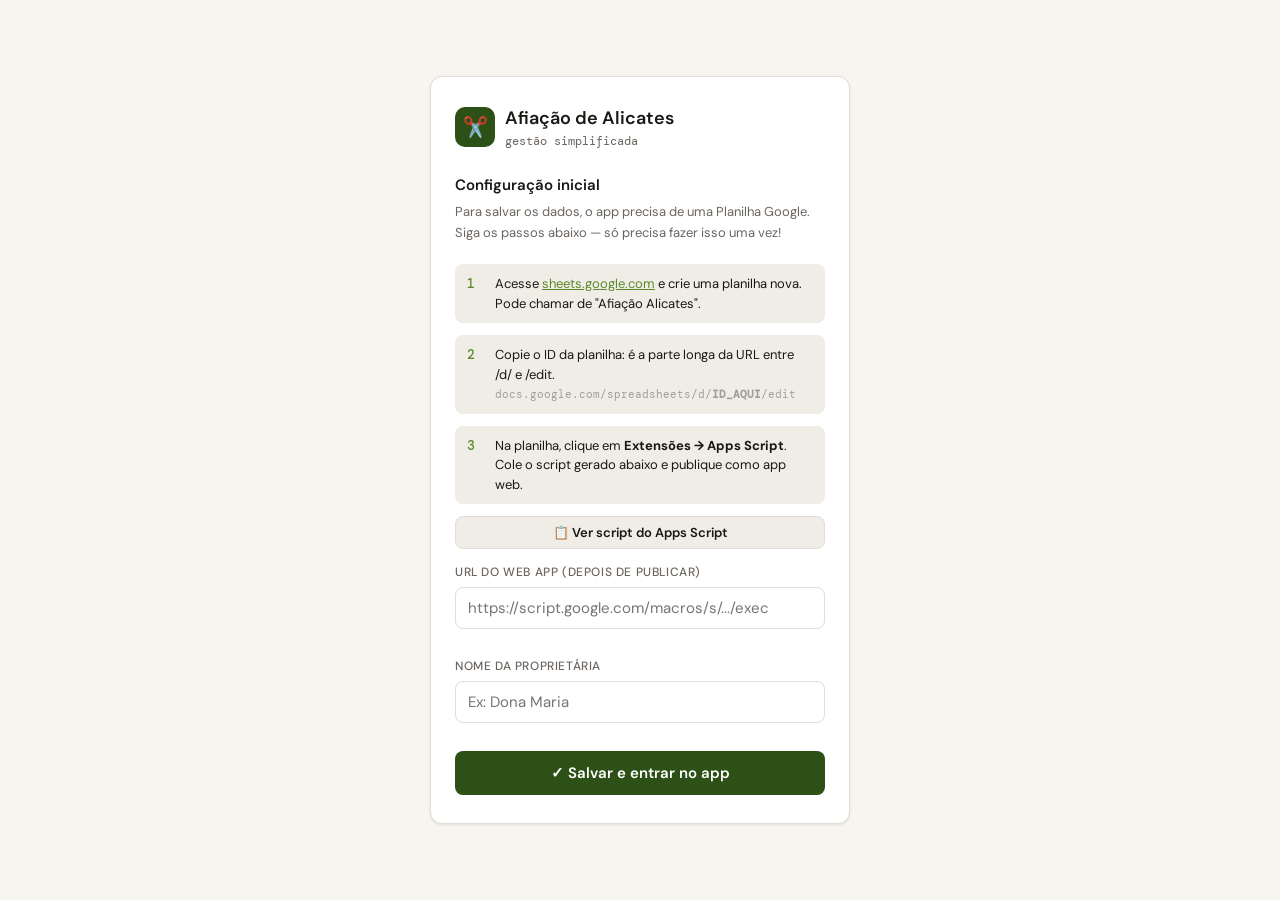
==== index.html @ 8979e2c0 "Rename index.html.html to index.html" ====
<!DOCTYPE html>
<html lang="pt-BR">
<head>
<meta charset="UTF-8">
<meta name="viewport" content="width=device-width, initial-scale=1.0, maximum-scale=1.0">
<title>Afiação de Alicates</title>
<link rel="preconnect" href="https://fonts.googleapis.com">
<link href="https://fonts.googleapis.com/css2?family=DM+Sans:wght@400;500;600&family=DM+Mono:wght@400;500&display=swap" rel="stylesheet">
<style>
:root {
  --bg: #F7F5F0;
  --surface: #FFFFFF;
  --surface2: #F0EDE6;
  --border: #E2DDD6;
  --text: #1A1814;
  --text2: #6B6560;
  --text3: #A39E99;
  --accent: #2D5016;
  --accent-light: #EAF0E2;
  --accent-mid: #5A8A2E;
  --amber: #92400E;
  --amber-light: #FEF3C7;
  --red: #991B1B;
  --red-light: #FEE2E2;
  --blue: #1E3A5F;
  --blue-light: #DBEAFE;
  --radius: 12px;
  --radius-sm: 8px;
  --shadow: 0 1px 3px rgba(0,0,0,0.06), 0 1px 2px rgba(0,0,0,0.04);
}

* { box-sizing: border-box; margin: 0; padding: 0; -webkit-tap-highlight-color: transparent; }

body {
  font-family: 'DM Sans', sans-serif;
  background: var(--bg);
  color: var(--text);
  min-height: 100vh;
  font-size: 15px;
  line-height: 1.5;
}

/* CONFIG SCREEN */
#config-screen {
  min-height: 100vh;
  display: flex;
  flex-direction: column;
  align-items: center;
  justify-content: center;
  padding: 24px;
  background: var(--bg);
}

.config-card {
  background: var(--surface);
  border: 1px solid var(--border);
  border-radius: var(--radius);
  padding: 28px 24px;
  width: 100%;
  max-width: 420px;
  box-shadow: var(--shadow);
}

.logo {
  display: flex;
  align-items: center;
  gap: 10px;
  margin-bottom: 24px;
}

.logo-icon {
  width: 40px;
  height: 40px;
  background: var(--accent);
  border-radius: 10px;
  display: flex;
  align-items: center;
  justify-content: center;
  font-size: 20px;
}

.logo-text {
  font-size: 18px;
  font-weight: 600;
  color: var(--text);
}

.logo-sub {
  font-size: 12px;
  color: var(--text2);
  font-family: 'DM Mono', monospace;
}

.config-title {
  font-size: 15px;
  font-weight: 600;
  margin-bottom: 6px;
}

.config-desc {
  font-size: 13px;
  color: var(--text2);
  margin-bottom: 20px;
  line-height: 1.6;
}

.step {
  display: flex;
  gap: 10px;
  margin-bottom: 12px;
  padding: 10px 12px;
  background: var(--surface2);
  border-radius: var(--radius-sm);
  font-size: 13px;
}

.step-num {
  font-family: 'DM Mono', monospace;
  font-weight: 500;
  color: var(--accent-mid);
  min-width: 18px;
}

.step a { color: var(--accent-mid); }

label {
  display: block;
  font-size: 12px;
  font-weight: 500;
  color: var(--text2);
  margin-bottom: 6px;
  text-transform: uppercase;
  letter-spacing: 0.05em;
}

input, select, textarea {
  width: 100%;
  padding: 10px 12px;
  font-size: 15px;
  font-family: 'DM Sans', sans-serif;
  border: 1px solid var(--border);
  border-radius: var(--radius-sm);
  background: var(--surface);
  color: var(--text);
  outline: none;
  transition: border-color .15s;
  margin-bottom: 14px;
  -webkit-appearance: none;
}

input:focus, select:focus, textarea:focus {
  border-color: var(--accent-mid);
  box-shadow: 0 0 0 3px rgba(90,138,46,0.12);
}

textarea { resize: vertical; min-height: 72px; }

.btn {
  display: flex;
  align-items: center;
  justify-content: center;
  gap: 6px;
  width: 100%;
  padding: 12px;
  font-size: 15px;
  font-weight: 600;
  font-family: 'DM Sans', sans-serif;
  border: none;
  border-radius: var(--radius-sm);
  cursor: pointer;
  transition: opacity .15s, transform .1s;
}

.btn:active { transform: scale(0.98); }
.btn-primary { background: var(--accent); color: #fff; }
.btn-primary:hover { opacity: 0.9; }
.btn-secondary { background: var(--surface2); color: var(--text); border: 1px solid var(--border); }
.btn-sm { padding: 7px 14px; font-size: 13px; width: auto; }
.btn-danger { background: var(--red-light); color: var(--red); }

/* APP */
#app { display: none; min-height: 100vh; flex-direction: column; }

/* HEADER */
.app-header {
  background: var(--surface);
  border-bottom: 1px solid var(--border);
  padding: 14px 16px 0;
  position: sticky;
  top: 0;
  z-index: 100;
}

.header-top {
  display: flex;
  align-items: center;
  justify-content: space-between;
  margin-bottom: 12px;
}

.header-logo { font-size: 16px; font-weight: 600; }
.header-sync {
  font-size: 12px;
  color: var(--text3);
  font-family: 'DM Mono', monospace;
  display: flex;
  align-items: center;
  gap: 5px;
}

.sync-dot {
  width: 6px;
  height: 6px;
  border-radius: 50%;
  background: var(--accent-mid);
}

.sync-dot.syncing { background: var(--amber); animation: pulse 1s infinite; }
.sync-dot.error { background: var(--red); }

@keyframes pulse {
  0%, 100% { opacity: 1; }
  50% { opacity: 0.3; }
}

/* TABS */
.tab-bar {
  display: flex;
  gap: 0;
}

.tab {
  flex: 1;
  padding: 10px 4px 12px;
  text-align: center;
  font-size: 11px;
  font-weight: 500;
  color: var(--text3);
  cursor: pointer;
  border-bottom: 2px solid transparent;
  transition: all .15s;
  user-select: none;
}

.tab.active {
  color: var(--accent);
  border-bottom-color: var(--accent);
}

.tab-icon { font-size: 22px; display: block; margin-bottom: 2px; }

/* PAGES */
.page { display: none; padding: 16px; flex: 1; }
.page.active { display: block; }

/* CARDS */
.card {
  background: var(--surface);
  border: 1px solid var(--border);
  border-radius: var(--radius);
  padding: 14px 16px;
  margin-bottom: 12px;
  box-shadow: var(--shadow);
}

.card-title {
  font-size: 12px;
  font-weight: 600;
  text-transform: uppercase;
  letter-spacing: 0.06em;
  color: var(--text2);
  margin-bottom: 12px;
}

/* METRICS */
.metrics {
  display: grid;
  grid-template-columns: 1fr 1fr;
  gap: 10px;
  margin-bottom: 14px;
}

.metric {
  background: var(--surface);
  border: 1px solid var(--border);
  border-radius: var(--radius);
  padding: 12px 14px;
}

.metric-label { font-size: 11px; color: var(--text3); font-weight: 500; text-transform: uppercase; letter-spacing: .05em; margin-bottom: 4px; }
.metric-value { font-size: 26px; font-weight: 600; line-height: 1; }
.metric-value.green { color: var(--accent-mid); }
.metric-value.amber { color: var(--amber); }
.metric-value.blue { color: var(--blue); }

/* BADGES */
.badge {
  display: inline-block;
  font-size: 11px;
  font-weight: 600;
  padding: 3px 9px;
  border-radius: 20px;
  letter-spacing: 0.03em;
}

.badge-pago { background: var(--accent-light); color: var(--accent); }
.badge-pendente { background: var(--amber-light); color: var(--amber); }
.badge-teste { background: var(--blue-light); color: var(--blue); }
.badge-venda { background: var(--surface2); color: var(--text2); }

/* LISTS */
.list-item {
  display: flex;
  justify-content: space-between;
  align-items: flex-start;
  padding: 12px 0;
  border-bottom: 1px solid var(--border);
  gap: 10px;
}

.list-item:last-child { border-bottom: none; padding-bottom: 0; }
.list-item:first-child { padding-top: 0; }

.item-main { flex: 1; min-width: 0; }
.item-name { font-weight: 500; font-size: 15px; white-space: nowrap; overflow: hidden; text-overflow: ellipsis; }
.item-sub { font-size: 13px; color: var(--text2); margin-top: 2px; }
.item-tiny { font-size: 11px; color: var(--text3); margin-top: 3px; font-family: 'DM Mono', monospace; }
.item-right { text-align: right; flex-shrink: 0; }
.item-value { font-weight: 600; font-size: 15px; margin-bottom: 4px; }

.empty {
  text-align: center;
  padding: 32px 16px;
  color: var(--text3);
  font-size: 14px;
}

.empty-icon { font-size: 36px; display: block; margin-bottom: 8px; opacity: 0.5; }

/* FORM */
.form-section { margin-bottom: 20px; }

.field { margin-bottom: 14px; }
.field:last-child { margin-bottom: 0; }

.row-2 { display: grid; grid-template-columns: 1fr 1fr; gap: 10px; }

.toggle-btn {
  font-size: 12px;
  font-weight: 500;
  font-family: 'DM Sans', sans-serif;
  background: var(--surface2);
  border: 1px solid var(--border);
  border-radius: 20px;
  padding: 4px 12px;
  cursor: pointer;
  color: var(--text2);
  transition: all .15s;
}

.toggle-btn:hover { background: var(--border); }

/* STOCK */
.stock-row {
  display: flex;
  align-items: center;
  justify-content: space-between;
  padding: 10px 0;
  border-bottom: 1px solid var(--border);
}

.stock-row:last-child { border-bottom: none; }
.stock-modelo { font-weight: 500; font-size: 14px; }
.stock-sub { font-size: 12px; color: var(--text2); margin-top: 2px; }
.stock-num { font-size: 22px; font-weight: 600; }
.stock-num.ok { color: var(--accent-mid); }
.stock-num.low { color: var(--amber); }
.stock-num.zero { color: var(--red); }

/* SEARCH */
.search-wrap { position: relative; margin-bottom: 12px; }
.search-wrap input { padding-left: 36px; margin-bottom: 0; }
.search-icon { position: absolute; left: 12px; top: 50%; transform: translateY(-50%); font-size: 16px; color: var(--text3); pointer-events: none; }

/* LOADING */
.loading {
  text-align: center;
  padding: 20px;
  color: var(--text3);
  font-size: 13px;
  font-family: 'DM Mono', monospace;
}

/* TOAST */
.toast {
  position: fixed;
  bottom: 80px;
  left: 50%;
  transform: translateX(-50%) translateY(20px);
  background: var(--text);
  color: #fff;
  padding: 10px 18px;
  border-radius: 20px;
  font-size: 13px;
  font-weight: 500;
  opacity: 0;
  transition: all .25s;
  z-index: 999;
  white-space: nowrap;
  pointer-events: none;
}

.toast.show { opacity: 1; transform: translateX(-50%) translateY(0); }

/* MODAL */
.modal-bg {
  display: none;
  position: fixed;
  inset: 0;
  background: rgba(0,0,0,0.4);
  z-index: 200;
  align-items: flex-end;
  justify-content: center;
}

.modal-bg.open { display: flex; }

.modal {
  background: var(--surface);
  border-radius: 20px 20px 0 0;
  padding: 20px 20px 32px;
  width: 100%;
  max-width: 480px;
  max-height: 90vh;
  overflow-y: auto;
}

.modal-header {
  display: flex;
  align-items: center;
  justify-content: space-between;
  margin-bottom: 20px;
}

.modal-title { font-size: 17px; font-weight: 600; }
.modal-close { font-size: 22px; cursor: pointer; color: var(--text3); background: var(--surface2); border: none; border-radius: 50%; width: 32px; height: 32px; display: flex; align-items: center; justify-content: center; }

/* NAV BOTTOM */
.bottom-nav { height: 60px; } /* spacer */

/* CLIENTE DETAIL */
.avatar {
  width: 44px;
  height: 44px;
  border-radius: 50%;
  background: var(--accent-light);
  color: var(--accent);
  font-weight: 600;
  font-size: 16px;
  display: flex;
  align-items: center;
  justify-content: center;
  flex-shrink: 0;
}

.detail-row {
  display: flex;
  gap: 8px;
  align-items: flex-start;
  padding: 8px 0;
  border-bottom: 1px solid var(--border);
  font-size: 14px;
}
.detail-row:last-child { border-bottom: none; }
.detail-key { color: var(--text2); min-width: 80px; font-size: 12px; padding-top: 2px; }
</style>
</head>
<body>

<!-- CONFIG SCREEN -->
<div id="config-screen">
  <div class="config-card">
    <div class="logo">
      <div class="logo-icon">✂️</div>
      <div>
        <div class="logo-text">Afiação de Alicates</div>
        <div class="logo-sub">gestão simplificada</div>
      </div>
    </div>

    <div class="config-title">Configuração inicial</div>
    <div class="config-desc">Para salvar os dados, o app precisa de uma Planilha Google. Siga os passos abaixo — só precisa fazer isso uma vez!</div>

    <div class="step"><span class="step-num">1</span><span>Acesse <a href="https://sheets.google.com" target="_blank">sheets.google.com</a> e crie uma planilha nova. Pode chamar de "Afiação Alicates".</span></div>
    <div class="step"><span class="step-num">2</span><span>Copie o ID da planilha: é a parte longa da URL entre /d/ e /edit.<br><span style="font-family:'DM Mono',monospace;font-size:11px;color:var(--text3)">docs.google.com/spreadsheets/d/<b>ID_AQUI</b>/edit</span></span></div>
    <div class="step"><span class="step-num">3</span><span>Na planilha, clique em <b>Extensões → Apps Script</b>. Cole o script gerado abaixo e publique como app web.</span></div>

    <div style="margin-bottom:14px">
      <button class="btn btn-secondary btn-sm" onclick="mostrarScript()" style="width:100%;margin-bottom:10px">📋 Ver script do Apps Script</button>
      <div id="script-box" style="display:none;background:var(--surface2);border-radius:var(--radius-sm);padding:12px;font-size:11px;font-family:'DM Mono',monospace;color:var(--text2);white-space:pre-wrap;word-break:break-all;max-height:180px;overflow-y:auto;margin-bottom:10px;border:1px solid var(--border)"></div>
    </div>

    <div class="field">
      <label>URL do Web App (depois de publicar)</label>
      <input type="url" id="cfg-url" placeholder="https://script.google.com/macros/s/.../exec">
    </div>

    <div class="field">
      <label>Nome da proprietária</label>
      <input type="text" id="cfg-nome" placeholder="Ex: Dona Maria">
    </div>

    <button class="btn btn-primary" onclick="salvarConfig()">✓ Salvar e entrar no app</button>
  </div>
</div>

<!-- APP -->
<div id="app">
  <div class="app-header">
    <div class="header-top">
      <div class="header-logo">✂️ Afiação</div>
      <div class="header-sync">
        <div class="sync-dot" id="sync-dot"></div>
        <span id="sync-status">sincronizado</span>
      </div>
    </div>
    <div class="tab-bar">
      <div class="tab active" onclick="showPage('inicio')">
        <span class="tab-icon">🏠</span>Início
      </div>
      <div class="tab" onclick="showPage('vendas')">
        <span class="tab-icon">💰</span>Vendas
      </div>
      <div class="tab" onclick="showPage('clientes')">
        <span class="tab-icon">👥</span>Clientes
      </div>
      <div class="tab" onclick="showPage('estoque')">
        <span class="tab-icon">📦</span>Estoque
      </div>
    </div>
  </div>

  <!-- INÍCIO -->
  <div class="page active" id="page-inicio">
    <div class="metrics">
      <div class="metric">
        <div class="metric-label">Vendas hoje</div>
        <div class="metric-value green" id="m-hoje">—</div>
      </div>
      <div class="metric">
        <div class="metric-label">A receber</div>
        <div class="metric-value amber" id="m-receber">—</div>
      </div>
      <div class="metric">
        <div class="metric-label">Em teste</div>
        <div class="metric-value blue" id="m-testes">—</div>
      </div>
      <div class="metric">
        <div class="metric-label">Clientes</div>
        <div class="metric-value" id="m-clientes-total">—</div>
      </div>
    </div>

    <div class="card">
      <div class="card-title">📍 Alicates em teste</div>
      <div id="lista-testes-home"><div class="loading">carregando...</div></div>
    </div>

    <div class="card">
      <div class="card-title">➕ Registrar alicate em teste</div>
      <div class="field">
        <label>Cliente</label>
        <select id="t-cliente"><option value="">Selecione...</option></select>
      </div>
      <div class="field">
        <label>Modelo</label>
        <select id="t-modelo">
          <option value="">Selecione...</option>
          <option>Mundial 522</option>
          <option>Mundial 722</option>
          <option>Mundial 775</option>
          <option>Mundial 772</option>
          <option>Mundial 777</option>
          <option>Outro</option>
        </select>
      </div>
      <div class="field">
        <label>Observação</label>
        <input type="text" id="t-obs" placeholder="Ex: Deixou na casa para testar">
      </div>
      <button class="btn btn-primary" onclick="addTeste()">Registrar teste</button>
    </div>
  </div>

  <!-- VENDAS -->
  <div class="page" id="page-vendas">
    <div class="card">
      <div class="card-title">➕ Nova venda / afiação</div>
      <div class="field">
        <label>Cliente</label>
        <select id="v-cliente"><option value="">Selecione...</option></select>
      </div>
      <div class="row-2">
        <div class="field">
          <label>Tipo</label>
          <select id="v-tipo">
            <option value="Afiação">Afiação</option>
            <option value="Venda">Alicate novo</option>
          </select>
        </div>
        <div class="field">
          <label>Modelo</label>
          <select id="v-modelo">
            <option value="">Selecione...</option>
            <option>Mundial 522</option>
            <option>Mundial 722</option>
            <option>Mundial 775</option>
            <option>Mundial 772</option>
            <option>Mundial 777</option>
            <option>Outro</option>
          </select>
        </div>
      </div>
      <div class="row-2">
        <div class="field">
          <label>Valor (R$)</label>
          <input type="number" id="v-valor" placeholder="0,00" step="0.50" min="0">
        </div>
        <div class="field">
          <label>Pagamento</label>
          <select id="v-pagamento">
            <option>Pix</option>
            <option>Dinheiro</option>
            <option>A receber</option>
          </select>
        </div>
      </div>
      <button class="btn btn-primary" onclick="addVenda()">Registrar venda</button>
    </div>

    <div class="card">
      <div class="card-title">📋 Histórico</div>
      <div id="lista-vendas"><div class="loading">carregando...</div></div>
    </div>
  </div>

  <!-- CLIENTES -->
  <div class="page" id="page-clientes">
    <div class="card">
      <div class="card-title">➕ Nova cliente</div>
      <div class="field">
        <label>Nome completo</label>
        <input type="text" id="c-nome" placeholder="Nome da cliente">
      </div>
      <div class="field">
        <label>Telefone / WhatsApp</label>
        <input type="tel" id="c-tel" placeholder="(31) 99999-0000">
      </div>
      <div class="field">
        <label>Bairro / Referência</label>
        <input type="text" id="c-local" placeholder="Ex: Centro, perto da farmácia">
      </div>
      <div class="field">
        <label>Observação</label>
        <textarea id="c-obs" placeholder="Preferências, modelo favorito..."></textarea>
      </div>
      <button class="btn btn-primary" onclick="addCliente()">Salvar cliente</button>
    </div>

    <div class="search-wrap">
      <span class="search-icon">🔍</span>
      <input type="text" placeholder="Buscar cliente..." oninput="renderClientes(this.value)">
    </div>

    <div id="lista-clientes"><div class="loading">carregando...</div></div>
  </div>

  <!-- ESTOQUE -->
  <div class="page" id="page-estoque">
    <div class="card">
      <div class="card-title">➕ Entrada de estoque</div>
      <div class="row-2">
        <div class="field">
          <label>Modelo</label>
          <select id="e-modelo">
            <option value="">Selecione...</option>
            <option>Mundial 522</option>
            <option>Mundial 722</option>
            <option>Mundial 775</option>
            <option>Mundial 772</option>
            <option>Mundial 777</option>
            <option>Outro</option>
          </select>
        </div>
        <div class="field">
          <label>Quantidade</label>
          <input type="number" id="e-qtd" value="1" min="1">
        </div>
      </div>
      <div class="field">
        <label>Custo unitário (R$) — opcional</label>
        <input type="number" id="e-custo" placeholder="0,00" step="0.50" min="0">
      </div>
      <button class="btn btn-primary" onclick="addEstoque()">Registrar entrada</button>
    </div>

    <div class="card">
      <div class="card-title">📊 Estoque por modelo</div>
      <div id="resumo-estoque"><div class="loading">carregando...</div></div>
    </div>

    <div class="card">
      <div class="card-title">📋 Entradas registradas</div>
      <div id="lista-estoque"><div class="loading">carregando...</div></div>
    </div>
  </div>

  <div class="bottom-nav"></div>
</div>

<!-- MODAL CLIENTE -->
<div class="modal-bg" id="modal-cliente">
  <div class="modal">
    <div class="modal-header">
      <div class="modal-title" id="modal-nome">Cliente</div>
      <button class="modal-close" onclick="fecharModal()">✕</button>
    </div>
    <div id="modal-content"></div>
  </div>
</div>

<div class="toast" id="toast"></div>

<script>
const MODELOS = ['Mundial 522','Mundial 722','Mundial 775','Mundial 772','Mundial 777','Outro'];

let CFG = {};
let DATA = { clientes: [], vendas: [], testes: [], estoque: [] };
let syncing = false;

// ── CONFIG ──────────────────────────────────────────────
function salvarConfig() {
  const url = document.getElementById('cfg-url').value.trim();
  const nome = document.getElementById('cfg-nome').value.trim();
  if (!url) return toast('Informe a URL do Web App', true);
  CFG = { url, nome };
  localStorage.setItem('alicat-cfg', JSON.stringify(CFG));
  iniciarApp();
}

function carregarConfig() {
  try {
    const s = localStorage.getItem('alicat-cfg');
    if (s) CFG = JSON.parse(s);
  } catch(e) {}
}

// ── APPS SCRIPT ─────────────────────────────────────────
function mostrarScript() {
  const box = document.getElementById('script-box');
  if (box.style.display === 'block') { box.style.display = 'none'; return; }
  box.style.display = 'block';
  box.textContent = getScript();
}

function getScript() {
  return `function doPost(e) {
  try {
    var ss = SpreadsheetApp.getActiveSpreadsheet();
    var data = JSON.parse(e.postData.contents);
    var sheet = ss.getSheetByName(data.sheet) || ss.insertSheet(data.sheet);
    if (data.action === 'append') {
      if (sheet.getLastRow() === 0) sheet.appendRow(data.headers);
      sheet.appendRow(data.row);
    } else if (data.action === 'update') {
      var vals = sheet.getDataRange().getValues();
      for (var i = 1; i < vals.length; i++) {
        if (String(vals[i][0]) === String(data.id)) {
          var row = sheet.getRange(i+1, 1, 1, data.row.length);
          row.setValues([data.row]); break;
        }
      }
    } else if (data.action === 'delete') {
      var vals = sheet.getDataRange().getValues();
      for (var i = 1; i < vals.length; i++) {
        if (String(vals[i][0]) === String(data.id)) {
          sheet.deleteRow(i+1); break;
        }
      }
    }
    return ContentService.createTextOutput(JSON.stringify({ok:true})).setMimeType(ContentService.MimeType.JSON);
  } catch(err) {
    return ContentService.createTextOutput(JSON.stringify({ok:false,error:err.message})).setMimeType(ContentService.MimeType.JSON);
  }
}

function doGet(e) {
  try {
    var ss = SpreadsheetApp.getActiveSpreadsheet();
    var sheets = ['Clientes','Vendas','Testes','Estoque'];
    var result = {};
    sheets.forEach(function(name) {
      var s = ss.getSheetByName(name);
      if (!s || s.getLastRow() < 2) { result[name] = []; return; }
      var vals = s.getDataRange().getValues();
      var headers = vals[0];
      result[name] = vals.slice(1).map(function(row) {
        var obj = {};
        headers.forEach(function(h,i){ obj[h] = row[i]; });
        return obj;
      });
    });
    return ContentService.createTextOutput(JSON.stringify(result)).setMimeType(ContentService.MimeType.JSON);
  } catch(err) {
    return ContentService.createTextOutput(JSON.stringify({error:err.message})).setMimeType(ContentService.MimeType.JSON);
  }
}`;
}

// ── SYNC ─────────────────────────────────────────────────
function setSyncStatus(s) {
  const dot = document.getElementById('sync-dot');
  const txt = document.getElementById('sync-status');
  dot.className = 'sync-dot' + (s === 'syncing' ? ' syncing' : s === 'error' ? ' error' : '');
  txt.textContent = s === 'syncing' ? 'salvando...' : s === 'error' ? 'erro' : 'sincronizado';
}

async function fetchData() {
  if (!CFG.url) return;
  setSyncStatus('syncing');
  try {
    const r = await fetch(CFG.url, { method: 'GET' });
    const d = await r.json();
    if (d.Clientes) DATA.clientes = d.Clientes.map(normalizeCliente);
    if (d.Vendas) DATA.vendas = d.Vendas.map(normalizeVenda);
    if (d.Testes) DATA.testes = d.Testes.map(normalizeTeste);
    if (d.Estoque) DATA.estoque = d.Estoque.map(normalizeEstoque);
    setSyncStatus('ok');
    renderAll();
  } catch(e) {
    setSyncStatus('error');
    toast('Erro ao carregar dados. Verifique a URL.', true);
  }
}

async function postData(payload) {
  setSyncStatus('syncing');
  try {
    await fetch(CFG.url, {
      method: 'POST',
      body: JSON.stringify(payload),
      headers: { 'Content-Type': 'text/plain' }
    });
    setSyncStatus('ok');
  } catch(e) {
    setSyncStatus('error');
    toast('Erro ao salvar. Dados locais preservados.', true);
  }
}

// ── NORMALIZE ────────────────────────────────────────────
function normalizeCliente(r) {
  return { id: String(r.id||r.ID||''), nome: r.nome||r.Nome||'', tel: r.tel||r.Tel||'', local: r.local||r.Local||'', obs: r.obs||r.Obs||'', data: r.data||r.Data||'' };
}
function normalizeVenda(r) {
  return { id: String(r.id||r.ID||''), clienteNome: r.clienteNome||r.ClienteNome||'', tipo: r.tipo||r.Tipo||'', modelo: r.modelo||r.Modelo||'', valor: parseFloat(r.valor||r.Valor||0), pagamento: r.pagamento||r.Pagamento||'', pago: String(r.pago||r.Pago||'') === 'true' || String(r.pago||r.Pago||'') === 'TRUE', data: r.data||r.Data||'', hora: r.hora||r.Hora||'' };
}
function normalizeTeste(r) {
  return { id: String(r.id||r.ID||''), clienteNome: r.clienteNome||r.ClienteNome||'', modelo: r.modelo||r.Modelo||'', obs: r.obs||r.Obs||'', data: r.data||r.Data||'' };
}
function normalizeEstoque(r) {
  return { id: String(r.id||r.ID||''), modelo: r.modelo||r.Modelo||'', qtd: parseInt(r.qtd||r.Qtd||0), custo: parseFloat(r.custo||r.Custo||0), data: r.data||r.Data||'' };
}

// ── HOJE ─────────────────────────────────────────────────
function hoje() {
  return new Date().toLocaleDateString('pt-BR');
}

function agora() {
  return new Date().toLocaleTimeString('pt-BR', { hour: '2-digit', minute: '2-digit' });
}

function uid() {
  return Date.now() + Math.random().toString(36).slice(2,6);
}

// ── ACTIONS ──────────────────────────────────────────────
async function addCliente() {
  const nome = document.getElementById('c-nome').value.trim();
  if (!nome) return toast('Informe o nome da cliente', true);
  const c = { id: uid(), nome, tel: document.getElementById('c-tel').value.trim(), local: document.getElementById('c-local').value.trim(), obs: document.getElementById('c-obs').value.trim(), data: hoje() };
  DATA.clientes.push(c);
  renderAll();
  ['c-nome','c-tel','c-local','c-obs'].forEach(id => document.getElementById(id).value = '');
  toast('Cliente salva!');
  await postData({ sheet: 'Clientes', action: 'append', headers: ['id','nome','tel','local','obs','data'], row: [c.id, c.nome, c.tel, c.local, c.obs, c.data] });
}

async function addVenda() {
  const cn = document.getElementById('v-cliente').value;
  const modelo = document.getElementById('v-modelo').value;
  const valor = parseFloat(document.getElementById('v-valor').value) || 0;
  if (!cn) return toast('Selecione a cliente', true);
  if (!modelo) return toast('Selecione o modelo', true);
  const pagamento = document.getElementById('v-pagamento').value;
  const v = { id: uid(), clienteNome: cn, tipo: document.getElementById('v-tipo').value, modelo, valor, pagamento, pago: pagamento !== 'A receber', data: hoje(), hora: agora() };
  DATA.vendas.push(v);
  renderAll();
  document.getElementById('v-valor').value = '';
  toast('Venda registrada!');
  await postData({ sheet: 'Vendas', action: 'append', headers: ['id','clienteNome','tipo','modelo','valor','pagamento','pago','data','hora'], row: [v.id, v.clienteNome, v.tipo, v.modelo, v.valor, v.pagamento, v.pago, v.data, v.hora] });
}

async function addTeste() {
  const cn = document.getElementById('t-cliente').value;
  const modelo = document.getElementById('t-modelo').value;
  if (!cn) return toast('Selecione a cliente', true);
  if (!modelo) return toast('Selecione o modelo', true);
  const t = { id: uid(), clienteNome: cn, modelo, obs: document.getElementById('t-obs').value.trim(), data: hoje() };
  DATA.testes.push(t);
  renderAll();
  document.getElementById('t-obs').value = '';
  toast('Teste registrado!');
  await postData({ sheet: 'Testes', action: 'append', headers: ['id','clienteNome','modelo','obs','data'], row: [t.id, t.clienteNome, t.modelo, t.obs, t.data] });
}

async function removerTeste(id) {
  if (!confirm('Remover este teste?')) return;
  DATA.testes = DATA.testes.filter(t => t.id !== id);
  renderAll();
  toast('Teste removido');
  await postData({ sheet: 'Testes', action: 'delete', id });
}

async function togglePago(id) {
  const v = DATA.vendas.find(v => v.id === id);
  if (!v) return;
  v.pago = !v.pago;
  v.pagamento = v.pago ? 'Pix' : 'A receber';
  renderAll();
  toast(v.pago ? 'Marcado como pago' : 'Desmarcado');
  await postData({ sheet: 'Vendas', action: 'update', id, headers: ['id','clienteNome','tipo','modelo','valor','pagamento','pago','data','hora'], row: [v.id, v.clienteNome, v.tipo, v.modelo, v.valor, v.pagamento, v.pago, v.data, v.hora] });
}

async function addEstoque() {
  const modelo = document.getElementById('e-modelo').value;
  const qtd = parseInt(document.getElementById('e-qtd').value) || 1;
  if (!modelo) return toast('Selecione o modelo', true);
  const e = { id: uid(), modelo, qtd, custo: parseFloat(document.getElementById('e-custo').value) || 0, data: hoje() };
  DATA.estoque.push(e);
  renderAll();
  document.getElementById('e-custo').value = '';
  document.getElementById('e-qtd').value = '1';
  toast('Entrada registrada!');
  await postData({ sheet: 'Estoque', action: 'append', headers: ['id','modelo','qtd','custo','data'], row: [e.id, e.modelo, e.qtd, e.custo, e.data] });
}

// ── RENDER ────────────────────────────────────────────────
function renderAll() {
  renderMetrics();
  renderTestesHome();
  renderVendas();
  renderClientes();
  renderEstoque();
  populateSelects();
}

function renderMetrics() {
  const vendasHoje = DATA.vendas.filter(v => v.data === hoje()).length;
  const pendente = DATA.vendas.filter(v => !v.pago).reduce((s,v) => s + v.valor, 0);
  document.getElementById('m-hoje').textContent = vendasHoje;
  document.getElementById('m-receber').textContent = 'R$\u00a0' + pendente.toFixed(2).replace('.',',');
  document.getElementById('m-testes').textContent = DATA.testes.length;
  document.getElementById('m-clientes-total').textContent = DATA.clientes.length;
}

function renderTestesHome() {
  const el = document.getElementById('lista-testes-home');
  if (!DATA.testes.length) { el.innerHTML = '<div class="empty"><span class="empty-icon">📍</span>Nenhum alicate em teste</div>'; return; }
  el.innerHTML = DATA.testes.map(t => `
    <div class="list-item">
      <div class="item-main">
        <div class="item-name">${t.clienteNome}</div>
        <div class="item-sub">${t.modelo}</div>
        ${t.obs ? `<div class="item-tiny">${t.obs}</div>` : ''}
      </div>
      <div class="item-right">
        <span class="badge badge-teste">teste</span><br>
        <div class="item-tiny" style="margin-top:6px">${t.data}</div>
        <button class="btn btn-danger btn-sm" style="margin-top:6px;padding:4px 10px;font-size:12px" onclick="removerTeste('${t.id}')">devolveu</button>
      </div>
    </div>`).join('');
}

function renderVendas() {
  const el = document.getElementById('lista-vendas');
  if (!DATA.vendas.length) { el.innerHTML = '<div class="empty"><span class="empty-icon">💰</span>Nenhuma venda ainda</div>'; return; }
  const sorted = [...DATA.vendas].reverse();
  el.innerHTML = sorted.map(v => `
    <div class="list-item">
      <div class="item-main">
        <div class="item-name">${v.clienteNome}</div>
        <div class="item-sub">${v.modelo} · ${v.tipo}</div>
        <div class="item-tiny">${v.data} ${v.hora}</div>
      </div>
      <div class="item-right">
        <div class="item-value">R$\u00a0${v.valor.toFixed(2).replace('.',',')}</div>
        <span class="badge ${v.pago ? 'badge-pago' : 'badge-pendente'}">${v.pago ? 'pago' : 'pendente'}</span><br>
        <button class="toggle-btn" style="margin-top:6px" onclick="togglePago('${v.id}')">${v.pago ? 'desfazer' : '✓ pago'}</button>
      </div>
    </div>`).join('');
}

function renderClientes(filtro) {
  const el = document.getElementById('lista-clientes');
  let lista = DATA.clientes;
  if (filtro) lista = lista.filter(c => c.nome.toLowerCase().includes(filtro.toLowerCase()) || (c.local||'').toLowerCase().includes(filtro.toLowerCase()));
  if (!lista.length) { el.innerHTML = '<div class="empty"><span class="empty-icon">👥</span>Nenhuma cliente encontrada</div>'; return; }
  el.innerHTML = lista.map(c => {
    const nVendas = DATA.vendas.filter(v => v.clienteNome === c.nome).length;
    const temTeste = DATA.testes.find(t => t.clienteNome === c.nome);
    const iniciais = c.nome.split(' ').slice(0,2).map(p=>p[0]).join('').toUpperCase();
    return `<div class="card" onclick="abrirCliente('${c.id}')" style="cursor:pointer">
      <div style="display:flex;align-items:center;gap:12px">
        <div class="avatar">${iniciais}</div>
        <div style="flex:1;min-width:0">
          <div style="font-weight:500;font-size:15px">${c.nome}</div>
          ${c.tel ? `<div style="font-size:13px;color:var(--text2)">${c.tel}</div>` : ''}
          ${c.local ? `<div style="font-size:12px;color:var(--text3)">${c.local}</div>` : ''}
        </div>
        <div style="text-align:right;flex-shrink:0">
          ${temTeste ? '<span class="badge badge-teste">em teste</span><br>' : ''}
          <span style="font-size:12px;color:var(--text3)">${nVendas} venda(s)</span>
        </div>
      </div>
    </div>`;
  }).join('');
}

function abrirCliente(id) {
  const c = DATA.clientes.find(c => c.id === id);
  if (!c) return;
  const vendas = DATA.vendas.filter(v => v.clienteNome === c.nome);
  const testes = DATA.testes.filter(t => t.clienteNome === c.nome);
  const total = vendas.reduce((s,v) => s + v.valor, 0);
  document.getElementById('modal-nome').textContent = c.nome;
  document.getElementById('modal-content').innerHTML = `
    ${c.tel ? `<div class="detail-row"><span class="detail-key">📱 Tel</span><span>${c.tel}</span></div>` : ''}
    ${c.local ? `<div class="detail-row"><span class="detail-key">📍 Local</span><span>${c.local}</span></div>` : ''}
    ${c.obs ? `<div class="detail-row"><span class="detail-key">📝 Obs</span><span>${c.obs}</span></div>` : ''}
    <div class="detail-row"><span class="detail-key">📅 Desde</span><span>${c.data}</span></div>
    <div class="detail-row"><span class="detail-key">💰 Total</span><span style="font-weight:600">R$ ${total.toFixed(2).replace('.',',')} (${vendas.length} venda(s))</span></div>
    ${testes.length ? `<div class="detail-row"><span class="detail-key">🔬 Teste</span><span>${testes.map(t=>t.modelo).join(', ')}</span></div>` : ''}
    ${vendas.length ? `<div style="margin-top:14px"><div class="card-title">Últimas vendas</div>${vendas.slice(-3).reverse().map(v=>`<div class="detail-row"><span class="detail-key">${v.data}</span><span>${v.modelo} · R$\u00a0${v.valor.toFixed(2).replace('.',',')} · <span class="badge ${v.pago?'badge-pago':'badge-pendente'}">${v.pago?'pago':'pendente'}</span></span></div>`).join('')}</div>` : ''}
  `;
  document.getElementById('modal-cliente').classList.add('open');
}

function fecharModal() {
  document.getElementById('modal-cliente').classList.remove('open');
}

function renderEstoque() {
  const resumo = document.getElementById('resumo-estoque');
  const lista = document.getElementById('lista-estoque');

  if (!DATA.estoque.length) {
    resumo.innerHTML = '<div class="empty">Nenhum registro ainda</div>';
    lista.innerHTML = '';
    return;
  }

  const comprados = {};
  DATA.estoque.forEach(e => { comprados[e.modelo] = (comprados[e.modelo]||0) + e.qtd; });
  const vendidos = {};
  DATA.vendas.filter(v => v.tipo === 'Venda').forEach(v => { vendidos[v.modelo] = (vendidos[v.modelo]||0) + 1; });

  const modelos = [...new Set([...Object.keys(comprados)])];
  resumo.innerHTML = modelos.map(m => {
    const comp = comprados[m]||0;
    const vend = vendidos[m]||0;
    const estq = comp - vend;
    const cls = estq <= 0 ? 'zero' : estq <= 2 ? 'low' : 'ok';
    return `<div class="stock-row">
      <div>
        <div class="stock-modelo">${m}</div>
        <div class="stock-sub">Comprado: ${comp} · Vendido: ${vend}</div>
      </div>
      <div style="text-align:right">
        <div class="stock-num ${cls}">${estq}</div>
        <div style="font-size:11px;color:var(--text3)">em estoque</div>
      </div>
    </div>`;
  }).join('');

  lista.innerHTML = [...DATA.estoque].reverse().map(e => `
    <div class="list-item">
      <div class="item-main">
        <div class="item-name">${e.modelo}</div>
        <div class="item-sub">${e.qtd} unidade(s)${e.custo ? ' · custo R$ '+e.custo.toFixed(2).replace('.',',') : ''}</div>
      </div>
      <div class="item-right"><div class="item-tiny">${e.data}</div></div>
    </div>`).join('');
}

function populateSelects() {
  const nomes = DATA.clientes.map(c => c.nome);
  ['t-cliente','v-cliente'].forEach(id => {
    const el = document.getElementById(id);
    const cur = el.value;
    el.innerHTML = '<option value="">Selecione...</option>' + nomes.map(n => `<option value="${n}">${n}</option>`).join('');
    if (nomes.includes(cur)) el.value = cur;
  });
}

// ── PAGES ────────────────────────────────────────────────
function showPage(name) {
  document.querySelectorAll('.page').forEach(p => p.classList.remove('active'));
  document.querySelectorAll('.tab').forEach(t => t.classList.remove('active'));
  document.getElementById('page-' + name).classList.add('active');
  const idx = ['inicio','vendas','clientes','estoque'].indexOf(name);
  document.querySelectorAll('.tab')[idx].classList.add('active');
}

// ── TOAST ────────────────────────────────────────────────
let toastTimer;
function toast(msg, err) {
  const el = document.getElementById('toast');
  el.textContent = (err ? '⚠️ ' : '✓ ') + msg;
  el.style.background = err ? 'var(--red)' : 'var(--text)';
  el.classList.add('show');
  clearTimeout(toastTimer);
  toastTimer = setTimeout(() => el.classList.remove('show'), 2800);
}

// ── INIT ─────────────────────────────────────────────────
function iniciarApp() {
  document.getElementById('config-screen').style.display = 'none';
  document.getElementById('app').style.display = 'flex';
  fetchData();
}

carregarConfig();
if (CFG.url) {
  iniciarApp();
} else {
  document.getElementById('script-box').textContent = getScript();
}

document.getElementById('modal-cliente').addEventListener('click', function(e) {
  if (e.target === this) fecharModal();
});
</script>
</body>
</html>
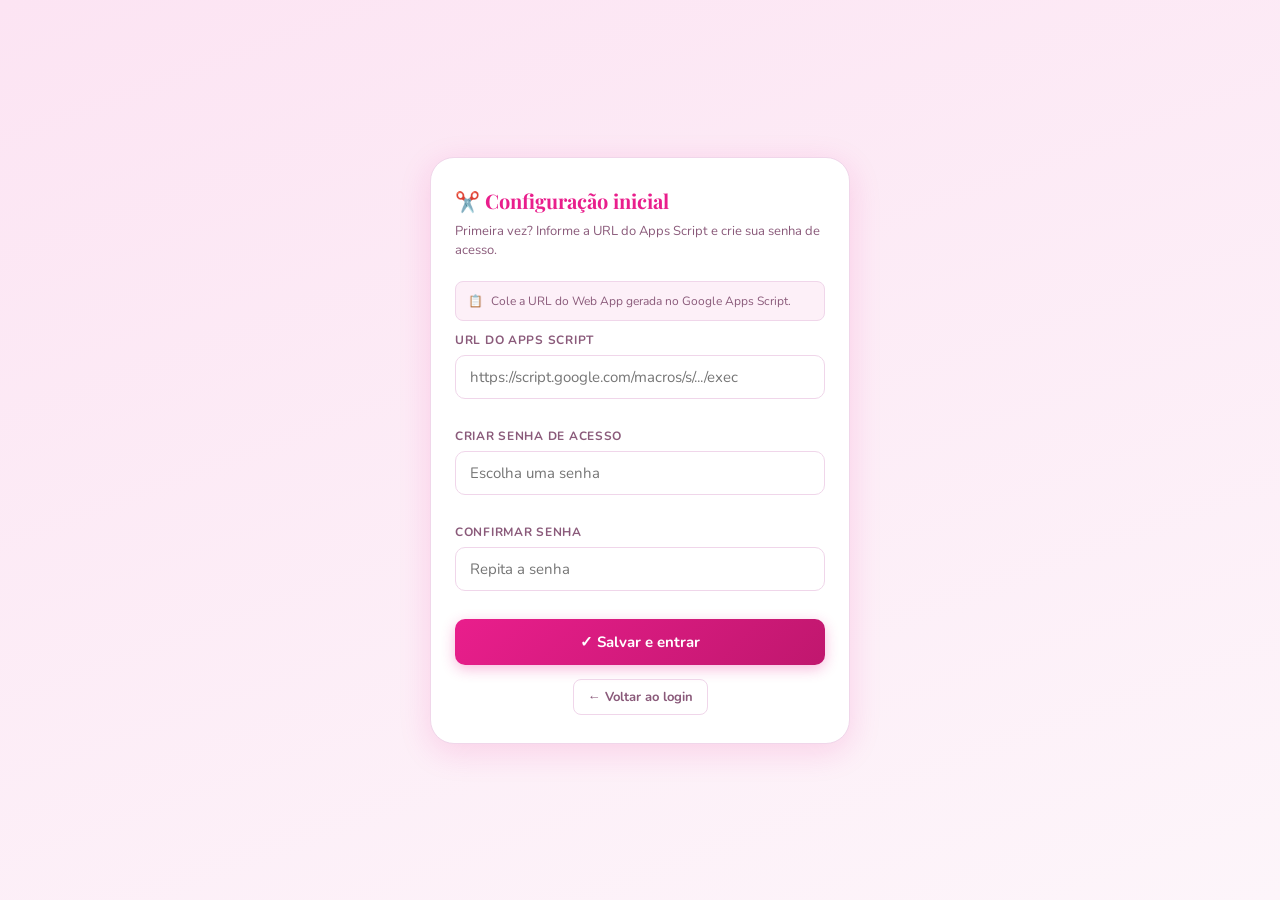
==== commit 4bea5126: "Add index.html via upload" ====
--- a/index.html
+++ b/index.html
@@ -2,37 +2,41 @@
 <html lang="pt-BR">
 <head>
 <meta charset="UTF-8">
-<meta name="viewport" content="width=device-width, initial-scale=1.0, maximum-scale=1.0">
-<title>Afiação de Alicates</title>
-<link rel="preconnect" href="https://fonts.googleapis.com">
-<link href="https://fonts.googleapis.com/css2?family=DM+Sans:wght@400;500;600&family=DM+Mono:wght@400;500&display=swap" rel="stylesheet">
+<meta name="viewport" content="width=device-width, initial-scale=1.0, maximum-scale=1.0, user-scalable=no">
+<title>Afiações by Cris</title>
+<link href="https://fonts.googleapis.com/css2?family=Playfair+Display:wght@600;700&family=Nunito:wght@400;500;600;700&display=swap" rel="stylesheet">
 <style>
 :root {
-  --bg: #F7F5F0;
+  --pink: #E91E8C;
+  --pink-light: #FCE4F3;
+  --pink-mid: #F06AB0;
+  --pink-dark: #C0176E;
+  --pink-soft: #FDF0F8;
+  --white: #FFFFFF;
+  --bg: #FDF5FA;
   --surface: #FFFFFF;
-  --surface2: #F0EDE6;
-  --border: #E2DDD6;
-  --text: #1A1814;
-  --text2: #6B6560;
-  --text3: #A39E99;
-  --accent: #2D5016;
-  --accent-light: #EAF0E2;
-  --accent-mid: #5A8A2E;
-  --amber: #92400E;
-  --amber-light: #FEF3C7;
-  --red: #991B1B;
-  --red-light: #FEE2E2;
-  --blue: #1E3A5F;
-  --blue-light: #DBEAFE;
-  --radius: 12px;
-  --radius-sm: 8px;
-  --shadow: 0 1px 3px rgba(0,0,0,0.06), 0 1px 2px rgba(0,0,0,0.04);
+  --border: #F0D6EA;
+  --text: #2D1A26;
+  --text2: #8A5A7A;
+  --text3: #BFA0B5;
+  --green: #1A9E6A;
+  --green-light: #E3F5EE;
+  --amber: #C47A00;
+  --amber-light: #FFF4DC;
+  --red: #D93025;
+  --red-light: #FDECEA;
+  --blue: #1565C0;
+  --blue-light: #E3EEFF;
+  --radius: 16px;
+  --radius-sm: 10px;
+  --shadow: 0 2px 12px rgba(233,30,140,0.08);
+  --shadow-lg: 0 8px 32px rgba(233,30,140,0.15);
 }
 
 * { box-sizing: border-box; margin: 0; padding: 0; -webkit-tap-highlight-color: transparent; }
 
 body {
-  font-family: 'DM Sans', sans-serif;
+  font-family: 'Nunito', sans-serif;
   background: var(--bg);
   color: var(--text);
   min-height: 100vh;
@@ -40,7 +44,125 @@
   line-height: 1.5;
 }
 
-/* CONFIG SCREEN */
+/* ── LOGIN ── */
+#login-screen {
+  min-height: 100vh;
+  display: flex;
+  flex-direction: column;
+  align-items: center;
+  justify-content: center;
+  padding: 24px;
+  background: linear-gradient(160deg, #FCE4F3 0%, #FDF5FA 50%, #FFF0F8 100%);
+}
+
+.login-card {
+  background: var(--white);
+  border-radius: 24px;
+  padding: 36px 28px;
+  width: 100%;
+  max-width: 380px;
+  box-shadow: var(--shadow-lg);
+  border: 1px solid var(--border);
+}
+
+.login-logo {
+  text-align: center;
+  margin-bottom: 28px;
+}
+
+.login-logo .scissors { font-size: 44px; margin-bottom: 8px; }
+
+.login-logo h1 {
+  font-family: 'Playfair Display', serif;
+  font-size: 26px;
+  color: var(--pink);
+  line-height: 1.2;
+}
+
+.login-logo p {
+  font-size: 12px;
+  color: var(--text3);
+  margin-top: 4px;
+  font-weight: 500;
+  letter-spacing: 0.05em;
+  text-transform: uppercase;
+}
+
+.login-divider {
+  height: 1px;
+  background: var(--border);
+  margin: 20px 0;
+}
+
+label {
+  display: block;
+  font-size: 12px;
+  font-weight: 700;
+  color: var(--text2);
+  margin-bottom: 6px;
+  text-transform: uppercase;
+  letter-spacing: 0.06em;
+}
+
+input, select, textarea {
+  width: 100%;
+  padding: 11px 14px;
+  font-size: 15px;
+  font-family: 'Nunito', sans-serif;
+  border: 1.5px solid var(--border);
+  border-radius: var(--radius-sm);
+  background: var(--white);
+  color: var(--text);
+  outline: none;
+  transition: border-color .2s, box-shadow .2s;
+  margin-bottom: 14px;
+  -webkit-appearance: none;
+}
+
+input:focus, select:focus, textarea:focus {
+  border-color: var(--pink-mid);
+  box-shadow: 0 0 0 3px rgba(233,30,140,0.1);
+}
+
+textarea { resize: vertical; min-height: 70px; }
+
+.btn {
+  display: flex;
+  align-items: center;
+  justify-content: center;
+  gap: 6px;
+  width: 100%;
+  padding: 13px;
+  font-size: 15px;
+  font-weight: 700;
+  font-family: 'Nunito', sans-serif;
+  border: none;
+  border-radius: var(--radius-sm);
+  cursor: pointer;
+  transition: all .2s;
+}
+
+.btn:active { transform: scale(0.97); }
+.btn-primary { background: linear-gradient(135deg, var(--pink) 0%, var(--pink-dark) 100%); color: #fff; box-shadow: 0 4px 14px rgba(233,30,140,0.3); }
+.btn-primary:hover { box-shadow: 0 6px 20px rgba(233,30,140,0.4); }
+.btn-secondary { background: var(--pink-light); color: var(--pink-dark); border: 1.5px solid var(--border); }
+.btn-ghost { background: transparent; color: var(--text2); border: 1.5px solid var(--border); }
+.btn-sm { padding: 8px 14px; font-size: 13px; width: auto; border-radius: 8px; }
+.btn-danger { background: var(--red-light); color: var(--red); }
+.btn-green { background: var(--green-light); color: var(--green); }
+
+.error-msg {
+  background: var(--red-light);
+  color: var(--red);
+  border-radius: 8px;
+  padding: 10px 14px;
+  font-size: 13px;
+  font-weight: 600;
+  margin-bottom: 14px;
+  display: none;
+}
+
+/* ── CONFIG ── */
 #config-screen {
   min-height: 100vh;
   display: flex;
@@ -48,267 +170,180 @@
   align-items: center;
   justify-content: center;
   padding: 24px;
-  background: var(--bg);
+  background: linear-gradient(160deg, #FCE4F3 0%, #FDF5FA 100%);
 }
 
 .config-card {
-  background: var(--surface);
-  border: 1px solid var(--border);
-  border-radius: var(--radius);
+  background: var(--white);
+  border-radius: 24px;
   padding: 28px 24px;
   width: 100%;
   max-width: 420px;
-  box-shadow: var(--shadow);
-}
-
-.logo {
-  display: flex;
-  align-items: center;
-  gap: 10px;
-  margin-bottom: 24px;
-}
-
-.logo-icon {
-  width: 40px;
-  height: 40px;
-  background: var(--accent);
-  border-radius: 10px;
-  display: flex;
-  align-items: center;
-  justify-content: center;
+  box-shadow: var(--shadow-lg);
+  border: 1px solid var(--border);
+}
+
+.config-card h2 {
+  font-family: 'Playfair Display', serif;
   font-size: 20px;
-}
-
-.logo-text {
-  font-size: 18px;
-  font-weight: 600;
-  color: var(--text);
-}
-
-.logo-sub {
+  color: var(--pink);
+  margin-bottom: 6px;
+}
+
+.config-card p { font-size: 13px; color: var(--text2); margin-bottom: 20px; }
+
+.step-hint {
+  background: var(--pink-soft);
+  border: 1px solid var(--border);
+  border-radius: 8px;
+  padding: 10px 12px;
   font-size: 12px;
   color: var(--text2);
-  font-family: 'DM Mono', monospace;
-}
-
-.config-title {
-  font-size: 15px;
-  font-weight: 600;
-  margin-bottom: 6px;
-}
-
-.config-desc {
-  font-size: 13px;
-  color: var(--text2);
-  margin-bottom: 20px;
-  line-height: 1.6;
-}
-
-.step {
+  margin-bottom: 10px;
   display: flex;
-  gap: 10px;
-  margin-bottom: 12px;
-  padding: 10px 12px;
-  background: var(--surface2);
-  border-radius: var(--radius-sm);
-  font-size: 13px;
-}
-
-.step-num {
-  font-family: 'DM Mono', monospace;
-  font-weight: 500;
-  color: var(--accent-mid);
-  min-width: 18px;
-}
-
-.step a { color: var(--accent-mid); }
-
-label {
-  display: block;
-  font-size: 12px;
-  font-weight: 500;
-  color: var(--text2);
-  margin-bottom: 6px;
-  text-transform: uppercase;
-  letter-spacing: 0.05em;
-}
-
-input, select, textarea {
-  width: 100%;
-  padding: 10px 12px;
-  font-size: 15px;
-  font-family: 'DM Sans', sans-serif;
-  border: 1px solid var(--border);
-  border-radius: var(--radius-sm);
-  background: var(--surface);
-  color: var(--text);
-  outline: none;
-  transition: border-color .15s;
-  margin-bottom: 14px;
-  -webkit-appearance: none;
-}
-
-input:focus, select:focus, textarea:focus {
-  border-color: var(--accent-mid);
-  box-shadow: 0 0 0 3px rgba(90,138,46,0.12);
-}
-
-textarea { resize: vertical; min-height: 72px; }
-
-.btn {
-  display: flex;
-  align-items: center;
-  justify-content: center;
-  gap: 6px;
-  width: 100%;
-  padding: 12px;
-  font-size: 15px;
-  font-weight: 600;
-  font-family: 'DM Sans', sans-serif;
-  border: none;
-  border-radius: var(--radius-sm);
-  cursor: pointer;
-  transition: opacity .15s, transform .1s;
-}
-
-.btn:active { transform: scale(0.98); }
-.btn-primary { background: var(--accent); color: #fff; }
-.btn-primary:hover { opacity: 0.9; }
-.btn-secondary { background: var(--surface2); color: var(--text); border: 1px solid var(--border); }
-.btn-sm { padding: 7px 14px; font-size: 13px; width: auto; }
-.btn-danger { background: var(--red-light); color: var(--red); }
-
-/* APP */
+  gap: 8px;
+}
+
+/* ── APP ── */
 #app { display: none; min-height: 100vh; flex-direction: column; }
 
-/* HEADER */
 .app-header {
-  background: var(--surface);
-  border-bottom: 1px solid var(--border);
-  padding: 14px 16px 0;
+  background: var(--white);
+  border-bottom: 1.5px solid var(--border);
+  padding: 12px 16px 0;
   position: sticky;
   top: 0;
   z-index: 100;
+  box-shadow: 0 2px 12px rgba(233,30,140,0.06);
 }
 
 .header-top {
   display: flex;
   align-items: center;
   justify-content: space-between;
-  margin-bottom: 12px;
-}
-
-.header-logo { font-size: 16px; font-weight: 600; }
-.header-sync {
-  font-size: 12px;
-  color: var(--text3);
-  font-family: 'DM Mono', monospace;
+  margin-bottom: 10px;
+}
+
+.header-logo {
+  font-family: 'Playfair Display', serif;
+  font-size: 18px;
+  color: var(--pink);
+  line-height: 1.1;
+}
+
+.header-logo span { display: block; font-size: 10px; font-family: 'Nunito', sans-serif; color: var(--text3); font-weight: 600; letter-spacing: 0.05em; text-transform: uppercase; }
+
+.header-right { display: flex; align-items: center; gap: 10px; }
+
+.sync-pill {
   display: flex;
   align-items: center;
   gap: 5px;
-}
-
-.sync-dot {
-  width: 6px;
-  height: 6px;
-  border-radius: 50%;
-  background: var(--accent-mid);
-}
-
+  background: var(--pink-soft);
+  border: 1px solid var(--border);
+  border-radius: 20px;
+  padding: 4px 10px;
+  font-size: 11px;
+  font-weight: 600;
+  color: var(--text3);
+}
+
+.sync-dot { width: 6px; height: 6px; border-radius: 50%; background: var(--green); }
 .sync-dot.syncing { background: var(--amber); animation: pulse 1s infinite; }
 .sync-dot.error { background: var(--red); }
 
-@keyframes pulse {
-  0%, 100% { opacity: 1; }
-  50% { opacity: 0.3; }
-}
-
-/* TABS */
-.tab-bar {
-  display: flex;
-  gap: 0;
-}
+@keyframes pulse { 0%,100%{opacity:1} 50%{opacity:0.3} }
+
+.logout-btn {
+  background: var(--pink-light);
+  border: none;
+  border-radius: 8px;
+  padding: 6px 10px;
+  font-size: 12px;
+  font-weight: 700;
+  color: var(--pink-dark);
+  cursor: pointer;
+  font-family: 'Nunito', sans-serif;
+}
+
+.tab-bar { display: flex; }
 
 .tab {
   flex: 1;
-  padding: 10px 4px 12px;
+  padding: 8px 4px 11px;
   text-align: center;
-  font-size: 11px;
-  font-weight: 500;
+  font-size: 10px;
+  font-weight: 700;
   color: var(--text3);
   cursor: pointer;
-  border-bottom: 2px solid transparent;
+  border-bottom: 2.5px solid transparent;
   transition: all .15s;
   user-select: none;
 }
 
-.tab.active {
-  color: var(--accent);
-  border-bottom-color: var(--accent);
-}
-
-.tab-icon { font-size: 22px; display: block; margin-bottom: 2px; }
-
-/* PAGES */
-.page { display: none; padding: 16px; flex: 1; }
+.tab.active { color: var(--pink); border-bottom-color: var(--pink); }
+.tab-icon { font-size: 20px; display: block; margin-bottom: 2px; }
+
+/* ── PAGES ── */
+.page { display: none; padding: 16px; padding-bottom: 80px; }
 .page.active { display: block; }
 
-/* CARDS */
+/* ── CARDS ── */
 .card {
-  background: var(--surface);
-  border: 1px solid var(--border);
+  background: var(--white);
+  border: 1.5px solid var(--border);
   border-radius: var(--radius);
-  padding: 14px 16px;
-  margin-bottom: 12px;
+  padding: 16px;
+  margin-bottom: 14px;
   box-shadow: var(--shadow);
 }
 
 .card-title {
-  font-size: 12px;
-  font-weight: 600;
+  font-size: 11px;
+  font-weight: 800;
   text-transform: uppercase;
-  letter-spacing: 0.06em;
-  color: var(--text2);
-  margin-bottom: 12px;
-}
-
-/* METRICS */
-.metrics {
-  display: grid;
-  grid-template-columns: 1fr 1fr;
-  gap: 10px;
+  letter-spacing: 0.08em;
+  color: var(--pink);
   margin-bottom: 14px;
-}
+  display: flex;
+  align-items: center;
+  gap: 6px;
+}
+
+/* ── METRICS ── */
+.metrics { display: grid; grid-template-columns: 1fr 1fr; gap: 10px; margin-bottom: 14px; }
 
 .metric {
-  background: var(--surface);
-  border: 1px solid var(--border);
+  background: var(--white);
+  border: 1.5px solid var(--border);
   border-radius: var(--radius);
-  padding: 12px 14px;
-}
-
-.metric-label { font-size: 11px; color: var(--text3); font-weight: 500; text-transform: uppercase; letter-spacing: .05em; margin-bottom: 4px; }
-.metric-value { font-size: 26px; font-weight: 600; line-height: 1; }
-.metric-value.green { color: var(--accent-mid); }
-.metric-value.amber { color: var(--amber); }
-.metric-value.blue { color: var(--blue); }
-
-/* BADGES */
+  padding: 14px;
+  box-shadow: var(--shadow);
+}
+
+.metric-label { font-size: 11px; color: var(--text3); font-weight: 700; text-transform: uppercase; letter-spacing: .05em; margin-bottom: 4px; }
+.metric-value { font-size: 26px; font-weight: 800; line-height: 1; }
+.mv-pink { color: var(--pink); }
+.mv-green { color: var(--green); }
+.mv-amber { color: var(--amber); }
+.mv-blue { color: var(--blue); }
+
+/* ── BADGES ── */
 .badge {
   display: inline-block;
   font-size: 11px;
-  font-weight: 600;
-  padding: 3px 9px;
+  font-weight: 700;
+  padding: 3px 10px;
   border-radius: 20px;
-  letter-spacing: 0.03em;
-}
-
-.badge-pago { background: var(--accent-light); color: var(--accent); }
-.badge-pendente { background: var(--amber-light); color: var(--amber); }
-.badge-teste { background: var(--blue-light); color: var(--blue); }
-.badge-venda { background: var(--surface2); color: var(--text2); }
-
-/* LISTS */
+}
+
+.b-pago { background: var(--green-light); color: var(--green); }
+.b-pendente { background: var(--amber-light); color: var(--amber); }
+.b-emprestado { background: var(--blue-light); color: var(--blue); }
+.b-afiac { background: var(--pink-light); color: var(--pink-dark); }
+.b-venda { background: #F3E8FF; color: #6B21A8; }
+
+/* ── LIST ITEMS ── */
 .list-item {
   display: flex;
   justify-content: space-between;
@@ -321,44 +356,70 @@
 .list-item:last-child { border-bottom: none; padding-bottom: 0; }
 .list-item:first-child { padding-top: 0; }
 
-.item-main { flex: 1; min-width: 0; }
-.item-name { font-weight: 500; font-size: 15px; white-space: nowrap; overflow: hidden; text-overflow: ellipsis; }
-.item-sub { font-size: 13px; color: var(--text2); margin-top: 2px; }
-.item-tiny { font-size: 11px; color: var(--text3); margin-top: 3px; font-family: 'DM Mono', monospace; }
+.item-name { font-weight: 700; font-size: 14px; }
+.item-sub { font-size: 12px; color: var(--text2); margin-top: 2px; }
+.item-tiny { font-size: 11px; color: var(--text3); margin-top: 3px; }
 .item-right { text-align: right; flex-shrink: 0; }
-.item-value { font-weight: 600; font-size: 15px; margin-bottom: 4px; }
-
-.empty {
-  text-align: center;
-  padding: 32px 16px;
-  color: var(--text3);
-  font-size: 14px;
-}
-
-.empty-icon { font-size: 36px; display: block; margin-bottom: 8px; opacity: 0.5; }
-
-/* FORM */
-.form-section { margin-bottom: 20px; }
-
+.item-value { font-weight: 800; font-size: 15px; color: var(--pink-dark); margin-bottom: 4px; }
+
+.empty { text-align: center; padding: 28px 16px; color: var(--text3); font-size: 13px; }
+.empty-icon { font-size: 32px; display: block; margin-bottom: 8px; }
+
+/* ── FORM ── */
 .field { margin-bottom: 14px; }
 .field:last-child { margin-bottom: 0; }
-
 .row-2 { display: grid; grid-template-columns: 1fr 1fr; gap: 10px; }
-
-.toggle-btn {
-  font-size: 12px;
-  font-weight: 500;
-  font-family: 'DM Sans', sans-serif;
-  background: var(--surface2);
-  border: 1px solid var(--border);
-  border-radius: 20px;
-  padding: 4px 12px;
+.row-3 { display: grid; grid-template-columns: 1fr 1fr 1fr; gap: 8px; }
+
+.counter {
+  display: flex;
+  align-items: center;
+  gap: 0;
+  border: 1.5px solid var(--border);
+  border-radius: var(--radius-sm);
+  overflow: hidden;
+  background: var(--white);
+  margin-bottom: 14px;
+}
+
+.counter-btn {
+  width: 44px;
+  height: 44px;
+  border: none;
+  background: var(--pink-light);
+  color: var(--pink-dark);
+  font-size: 22px;
+  font-weight: 700;
   cursor: pointer;
+  display: flex;
+  align-items: center;
+  justify-content: center;
+  font-family: 'Nunito', sans-serif;
+  transition: background .15s;
+}
+
+.counter-btn:active { background: var(--border); }
+.counter-val { flex: 1; text-align: center; font-size: 20px; font-weight: 800; color: var(--text); }
+
+/* PRICE PREVIEW */
+.price-preview {
+  background: linear-gradient(135deg, var(--pink-soft) 0%, #FFF0FA 100%);
+  border: 1.5px solid var(--border);
+  border-radius: var(--radius-sm);
+  padding: 14px 16px;
+  margin: 10px 0 14px;
+}
+
+.price-row {
+  display: flex;
+  justify-content: space-between;
+  font-size: 13px;
   color: var(--text2);
-  transition: all .15s;
-}
-
-.toggle-btn:hover { background: var(--border); }
+  margin-bottom: 4px;
+}
+
+.price-row:last-child { margin-bottom: 0; }
+.price-total { font-size: 18px; font-weight: 800; color: var(--pink-dark); margin-top: 8px; padding-top: 8px; border-top: 1px solid var(--border); }
 
 /* STOCK */
 .stock-row {
@@ -370,39 +431,112 @@
 }
 
 .stock-row:last-child { border-bottom: none; }
-.stock-modelo { font-weight: 500; font-size: 14px; }
+.stock-modelo { font-weight: 700; font-size: 14px; }
 .stock-sub { font-size: 12px; color: var(--text2); margin-top: 2px; }
-.stock-num { font-size: 22px; font-weight: 600; }
-.stock-num.ok { color: var(--accent-mid); }
-.stock-num.low { color: var(--amber); }
-.stock-num.zero { color: var(--red); }
+.stock-num { font-size: 22px; font-weight: 800; }
+.sn-ok { color: var(--green); }
+.sn-low { color: var(--amber); }
+.sn-zero { color: var(--red); }
+
+/* TOGGLE */
+.toggle-btn {
+  font-size: 12px;
+  font-weight: 700;
+  font-family: 'Nunito', sans-serif;
+  background: var(--pink-light);
+  border: 1.5px solid var(--border);
+  border-radius: 20px;
+  padding: 4px 12px;
+  cursor: pointer;
+  color: var(--pink-dark);
+  transition: all .15s;
+}
+
+/* AVATAR */
+.avatar {
+  width: 42px;
+  height: 42px;
+  border-radius: 50%;
+  background: linear-gradient(135deg, var(--pink-light) 0%, #FDD6EE 100%);
+  color: var(--pink-dark);
+  font-weight: 800;
+  font-size: 15px;
+  display: flex;
+  align-items: center;
+  justify-content: center;
+  flex-shrink: 0;
+  border: 1.5px solid var(--border);
+}
 
 /* SEARCH */
 .search-wrap { position: relative; margin-bottom: 12px; }
-.search-wrap input { padding-left: 36px; margin-bottom: 0; }
+.search-wrap input { padding-left: 38px; margin-bottom: 0; }
 .search-icon { position: absolute; left: 12px; top: 50%; transform: translateY(-50%); font-size: 16px; color: var(--text3); pointer-events: none; }
 
-/* LOADING */
-.loading {
-  text-align: center;
-  padding: 20px;
+/* SECTION TITLE */
+.section-label {
+  font-size: 11px;
+  font-weight: 800;
+  text-transform: uppercase;
+  letter-spacing: 0.08em;
   color: var(--text3);
-  font-size: 13px;
-  font-family: 'DM Mono', monospace;
-}
+  margin: 18px 0 8px;
+}
+
+/* MODAL */
+.modal-bg {
+  display: none;
+  position: fixed;
+  inset: 0;
+  background: rgba(45,26,38,0.45);
+  z-index: 200;
+  align-items: flex-end;
+  justify-content: center;
+  backdrop-filter: blur(2px);
+}
+
+.modal-bg.open { display: flex; }
+
+.modal {
+  background: var(--white);
+  border-radius: 24px 24px 0 0;
+  padding: 20px 20px 36px;
+  width: 100%;
+  max-width: 480px;
+  max-height: 92vh;
+  overflow-y: auto;
+}
+
+.modal-handle {
+  width: 36px;
+  height: 4px;
+  background: var(--border);
+  border-radius: 2px;
+  margin: 0 auto 16px;
+}
+
+.modal-header {
+  display: flex;
+  align-items: center;
+  justify-content: space-between;
+  margin-bottom: 18px;
+}
+
+.modal-title { font-family: 'Playfair Display', serif; font-size: 20px; color: var(--pink-dark); }
+.modal-close { font-size: 20px; cursor: pointer; color: var(--text3); background: var(--pink-light); border: none; border-radius: 50%; width: 32px; height: 32px; display: flex; align-items: center; justify-content: center; }
 
 /* TOAST */
 .toast {
   position: fixed;
-  bottom: 80px;
+  bottom: 76px;
   left: 50%;
-  transform: translateX(-50%) translateY(20px);
+  transform: translateX(-50%) translateY(16px);
   background: var(--text);
   color: #fff;
-  padding: 10px 18px;
+  padding: 10px 20px;
   border-radius: 20px;
   font-size: 13px;
-  font-weight: 500;
+  font-weight: 700;
   opacity: 0;
   transition: all .25s;
   z-index: 999;
@@ -411,236 +545,303 @@
 }
 
 .toast.show { opacity: 1; transform: translateX(-50%) translateY(0); }
-
-/* MODAL */
-.modal-bg {
-  display: none;
-  position: fixed;
-  inset: 0;
-  background: rgba(0,0,0,0.4);
-  z-index: 200;
-  align-items: flex-end;
-  justify-content: center;
-}
-
-.modal-bg.open { display: flex; }
-
-.modal {
-  background: var(--surface);
-  border-radius: 20px 20px 0 0;
-  padding: 20px 20px 32px;
-  width: 100%;
-  max-width: 480px;
-  max-height: 90vh;
-  overflow-y: auto;
-}
-
-.modal-header {
-  display: flex;
-  align-items: center;
-  justify-content: space-between;
-  margin-bottom: 20px;
-}
-
-.modal-title { font-size: 17px; font-weight: 600; }
-.modal-close { font-size: 22px; cursor: pointer; color: var(--text3); background: var(--surface2); border: none; border-radius: 50%; width: 32px; height: 32px; display: flex; align-items: center; justify-content: center; }
-
-/* NAV BOTTOM */
-.bottom-nav { height: 60px; } /* spacer */
-
-/* CLIENTE DETAIL */
-.avatar {
-  width: 44px;
-  height: 44px;
-  border-radius: 50%;
-  background: var(--accent-light);
-  color: var(--accent);
-  font-weight: 600;
-  font-size: 16px;
-  display: flex;
-  align-items: center;
-  justify-content: center;
-  flex-shrink: 0;
-}
-
+.toast.pink { background: var(--pink); }
+.toast.red { background: var(--red); }
+
+/* DETAIL */
 .detail-row {
   display: flex;
-  gap: 8px;
+  gap: 10px;
   align-items: flex-start;
-  padding: 8px 0;
+  padding: 9px 0;
   border-bottom: 1px solid var(--border);
-  font-size: 14px;
-}
+  font-size: 13px;
+}
+
 .detail-row:last-child { border-bottom: none; }
-.detail-key { color: var(--text2); min-width: 80px; font-size: 12px; padding-top: 2px; }
+.detail-key { color: var(--text3); font-weight: 700; min-width: 76px; font-size: 11px; text-transform: uppercase; letter-spacing: .04em; padding-top: 2px; }
+
+/* NEW SERVICE CHIPS */
+.chip-group { display: flex; flex-wrap: wrap; gap: 8px; margin-bottom: 14px; }
+.chip {
+  padding: 7px 14px;
+  border-radius: 20px;
+  font-size: 13px;
+  font-weight: 700;
+  font-family: 'Nunito', sans-serif;
+  border: 1.5px solid var(--border);
+  background: var(--white);
+  color: var(--text2);
+  cursor: pointer;
+  transition: all .15s;
+}
+.chip.active { background: var(--pink); color: #fff; border-color: var(--pink); }
+
+/* MODELO GRID */
+.modelo-grid { display: grid; grid-template-columns: 1fr 1fr 1fr; gap: 8px; margin-bottom: 14px; }
+.modelo-card {
+  border: 1.5px solid var(--border);
+  border-radius: var(--radius-sm);
+  padding: 10px 8px;
+  text-align: center;
+  cursor: pointer;
+  transition: all .15s;
+  background: var(--white);
+}
+.modelo-card.active { border-color: var(--pink); background: var(--pink-light); }
+.modelo-card .mc-name { font-size: 13px; font-weight: 700; color: var(--text); }
+.modelo-card .mc-price { font-size: 11px; color: var(--text3); margin-top: 2px; }
+.modelo-card.active .mc-name { color: var(--pink-dark); }
+.modelo-card.active .mc-price { color: var(--pink); }
+
+.qty-row { display: flex; align-items: center; justify-content: space-between; padding: 8px 0; border-bottom: 1px solid var(--border); }
+.qty-row:last-child { border-bottom: none; }
+.qty-label { font-size: 13px; font-weight: 600; flex: 1; }
+.qty-price { font-size: 12px; color: var(--text3); margin-right: 12px; }
+
+/* pink gradient header card */
+.hero-card {
+  background: linear-gradient(135deg, var(--pink) 0%, var(--pink-dark) 100%);
+  border-radius: var(--radius);
+  padding: 18px 16px;
+  margin-bottom: 14px;
+  color: white;
+  box-shadow: var(--shadow-lg);
+}
+
+.hero-card .hero-label { font-size: 11px; font-weight: 700; opacity: 0.8; text-transform: uppercase; letter-spacing: .06em; }
+.hero-card .hero-value { font-size: 36px; font-weight: 800; line-height: 1.1; margin: 4px 0 2px; }
+.hero-card .hero-sub { font-size: 12px; opacity: 0.75; }
 </style>
 </head>
 <body>
 
-<!-- CONFIG SCREEN -->
-<div id="config-screen">
-  <div class="config-card">
-    <div class="logo">
-      <div class="logo-icon">✂️</div>
-      <div>
-        <div class="logo-text">Afiação de Alicates</div>
-        <div class="logo-sub">gestão simplificada</div>
-      </div>
-    </div>
-
-    <div class="config-title">Configuração inicial</div>
-    <div class="config-desc">Para salvar os dados, o app precisa de uma Planilha Google. Siga os passos abaixo — só precisa fazer isso uma vez!</div>
-
-    <div class="step"><span class="step-num">1</span><span>Acesse <a href="https://sheets.google.com" target="_blank">sheets.google.com</a> e crie uma planilha nova. Pode chamar de "Afiação Alicates".</span></div>
-    <div class="step"><span class="step-num">2</span><span>Copie o ID da planilha: é a parte longa da URL entre /d/ e /edit.<br><span style="font-family:'DM Mono',monospace;font-size:11px;color:var(--text3)">docs.google.com/spreadsheets/d/<b>ID_AQUI</b>/edit</span></span></div>
-    <div class="step"><span class="step-num">3</span><span>Na planilha, clique em <b>Extensões → Apps Script</b>. Cole o script gerado abaixo e publique como app web.</span></div>
-
-    <div style="margin-bottom:14px">
-      <button class="btn btn-secondary btn-sm" onclick="mostrarScript()" style="width:100%;margin-bottom:10px">📋 Ver script do Apps Script</button>
-      <div id="script-box" style="display:none;background:var(--surface2);border-radius:var(--radius-sm);padding:12px;font-size:11px;font-family:'DM Mono',monospace;color:var(--text2);white-space:pre-wrap;word-break:break-all;max-height:180px;overflow-y:auto;margin-bottom:10px;border:1px solid var(--border)"></div>
-    </div>
-
+<!-- ── LOGIN ── -->
+<div id="login-screen">
+  <div class="login-card">
+    <div class="login-logo">
+      <div class="scissors">✂️</div>
+      <h1>Afiações by Cris</h1>
+      <p>Sistema de gestão</p>
+    </div>
+    <div id="login-error" class="error-msg">Senha incorreta. Tente novamente.</div>
     <div class="field">
-      <label>URL do Web App (depois de publicar)</label>
-      <input type="url" id="cfg-url" placeholder="https://script.google.com/macros/s/.../exec">
-    </div>
-
-    <div class="field">
-      <label>Nome da proprietária</label>
-      <input type="text" id="cfg-nome" placeholder="Ex: Dona Maria">
-    </div>
-
-    <button class="btn btn-primary" onclick="salvarConfig()">✓ Salvar e entrar no app</button>
+      <label>Senha</label>
+      <input type="password" id="login-senha" placeholder="Digite sua senha" onkeydown="if(event.key==='Enter')fazerLogin()">
+    </div>
+    <button class="btn btn-primary" onclick="fazerLogin()">🔐 Entrar</button>
   </div>
 </div>
 
-<!-- APP -->
+<!-- ── CONFIG ── -->
+<div id="config-screen" style="display:none">
+  <div class="config-card">
+    <h2>✂️ Configuração inicial</h2>
+    <p>Primeira vez? Informe a URL do Apps Script e crie sua senha de acesso.</p>
+
+    <div class="step-hint"><span>📋</span><span>Cole a URL do Web App gerada no Google Apps Script.</span></div>
+
+    <div class="field">
+      <label>URL do Apps Script</label>
+      <input type="url" id="cfg-url" placeholder="https://script.google.com/macros/s/.../exec">
+    </div>
+    <div class="field">
+      <label>Criar senha de acesso</label>
+      <input type="password" id="cfg-senha" placeholder="Escolha uma senha">
+    </div>
+    <div class="field">
+      <label>Confirmar senha</label>
+      <input type="password" id="cfg-senha2" placeholder="Repita a senha">
+    </div>
+    <div id="cfg-error" class="error-msg">As senhas não coincidem.</div>
+    <button class="btn btn-primary" onclick="salvarConfig()">✓ Salvar e entrar</button>
+    <div style="text-align:center;margin-top:14px">
+      <button class="btn btn-ghost btn-sm" onclick="voltarLogin()" style="width:auto;display:inline-flex">← Voltar ao login</button>
+    </div>
+  </div>
+</div>
+
+<!-- ── APP ── -->
 <div id="app">
   <div class="app-header">
     <div class="header-top">
-      <div class="header-logo">✂️ Afiação</div>
-      <div class="header-sync">
-        <div class="sync-dot" id="sync-dot"></div>
-        <span id="sync-status">sincronizado</span>
+      <div class="header-logo">
+        Afiações by Cris
+        <span>gestão de serviços</span>
+      </div>
+      <div class="header-right">
+        <div class="sync-pill">
+          <div class="sync-dot" id="sync-dot"></div>
+          <span id="sync-status">ok</span>
+        </div>
+        <button class="logout-btn" onclick="logout()">Sair</button>
       </div>
     </div>
     <div class="tab-bar">
-      <div class="tab active" onclick="showPage('inicio')">
-        <span class="tab-icon">🏠</span>Início
-      </div>
-      <div class="tab" onclick="showPage('vendas')">
-        <span class="tab-icon">💰</span>Vendas
-      </div>
-      <div class="tab" onclick="showPage('clientes')">
-        <span class="tab-icon">👥</span>Clientes
-      </div>
-      <div class="tab" onclick="showPage('estoque')">
-        <span class="tab-icon">📦</span>Estoque
-      </div>
+      <div class="tab active" onclick="showPage('inicio')"><span class="tab-icon">🏠</span>Início</div>
+      <div class="tab" onclick="showPage('servicos')"><span class="tab-icon">✂️</span>Serviços</div>
+      <div class="tab" onclick="showPage('clientes')"><span class="tab-icon">👥</span>Clientes</div>
+      <div class="tab" onclick="showPage('estoque')"><span class="tab-icon">📦</span>Estoque</div>
     </div>
   </div>
 
   <!-- INÍCIO -->
   <div class="page active" id="page-inicio">
+    <div class="hero-card">
+      <div class="hero-label">Faturamento hoje</div>
+      <div class="hero-value" id="m-faturamento">R$ 0,00</div>
+      <div class="hero-sub" id="m-servicos-hoje">0 serviços realizados</div>
+    </div>
+
     <div class="metrics">
       <div class="metric">
-        <div class="metric-label">Vendas hoje</div>
-        <div class="metric-value green" id="m-hoje">—</div>
+        <div class="metric-label">A receber</div>
+        <div class="metric-value mv-amber" id="m-receber">R$ 0</div>
       </div>
       <div class="metric">
-        <div class="metric-label">A receber</div>
-        <div class="metric-value amber" id="m-receber">—</div>
-      </div>
-      <div class="metric">
-        <div class="metric-label">Em teste</div>
-        <div class="metric-value blue" id="m-testes">—</div>
-      </div>
-      <div class="metric">
-        <div class="metric-label">Clientes</div>
-        <div class="metric-value" id="m-clientes-total">—</div>
+        <div class="metric-label">Emprestados</div>
+        <div class="metric-value mv-blue" id="m-emprestados">0</div>
       </div>
     </div>
 
     <div class="card">
-      <div class="card-title">📍 Alicates em teste</div>
-      <div id="lista-testes-home"><div class="loading">carregando...</div></div>
+      <div class="card-title">📍 Alicates emprestados</div>
+      <div id="lista-emprestados-home"><div class="empty"><span class="empty-icon">📍</span>Nenhum alicate emprestado</div></div>
     </div>
 
     <div class="card">
-      <div class="card-title">➕ Registrar alicate em teste</div>
+      <div class="card-title">💰 Pendências (a receber)</div>
+      <div id="lista-pendencias"><div class="empty"><span class="empty-icon">✅</span>Tudo em dia!</div></div>
+    </div>
+  </div>
+
+  <!-- SERVIÇOS -->
+  <div class="page" id="page-servicos">
+
+    <!-- NOVO SERVIÇO -->
+    <div class="card">
+      <div class="card-title">➕ Novo serviço</div>
+
       <div class="field">
         <label>Cliente</label>
-        <select id="t-cliente"><option value="">Selecione...</option></select>
-      </div>
+        <select id="s-cliente">
+          <option value="">Selecione ou cadastre abaixo...</option>
+        </select>
+      </div>
+
       <div class="field">
-        <label>Modelo</label>
-        <select id="t-modelo">
-          <option value="">Selecione...</option>
-          <option>Mundial 522</option>
-          <option>Mundial 722</option>
-          <option>Mundial 775</option>
-          <option>Mundial 772</option>
-          <option>Mundial 777</option>
-          <option>Outro</option>
+        <label>O que foi feito?</label>
+        <div class="chip-group" id="tipo-chips">
+          <div class="chip active" data-tipo="afiac" onclick="selecionarTipo(this)">✂️ Afiação</div>
+          <div class="chip" data-tipo="molinha" onclick="selecionarTipo(this)">🔧 Molinha</div>
+          <div class="chip" data-tipo="venda" onclick="selecionarTipo(this)">🛍️ Venda alicate</div>
+        </div>
+      </div>
+
+      <!-- AFIAÇÃO -->
+      <div id="bloco-afiac">
+        <label>Quantidade de afiações</label>
+        <div class="counter">
+          <button class="counter-btn" onclick="ajustarQtd('afiac',-1)">−</button>
+          <div class="counter-val" id="qtd-afiac">1</div>
+          <button class="counter-btn" onclick="ajustarQtd('afiac',1)">+</button>
+        </div>
+      </div>
+
+      <!-- MOLINHA -->
+      <div id="bloco-molinha" style="display:none">
+        <label>Quantidade de molinhas</label>
+        <div class="counter">
+          <button class="counter-btn" onclick="ajustarQtd('molinha',-1)">−</button>
+          <div class="counter-val" id="qtd-molinha">1</div>
+          <button class="counter-btn" onclick="ajustarQtd('molinha',1)">+</button>
+        </div>
+      </div>
+
+      <!-- VENDA -->
+      <div id="bloco-venda" style="display:none">
+        <label>Modelos vendidos</label>
+        <div class="modelo-grid">
+          <div class="modelo-card" data-modelo="Mundial 777" data-preco="45" onclick="toggleModelo(this)">
+            <div class="mc-name">777</div>
+            <div class="mc-price">R$ 45</div>
+          </div>
+          <div class="modelo-card" data-modelo="Mundial 722" data-preco="60" onclick="toggleModelo(this)">
+            <div class="mc-name">722</div>
+            <div class="mc-price">R$ 60</div>
+          </div>
+          <div class="modelo-card" data-modelo="Mundial 775" data-preco="45" onclick="toggleModelo(this)">
+            <div class="mc-name">775</div>
+            <div class="mc-price">R$ 45</div>
+          </div>
+        </div>
+        <div id="qtds-modelo"></div>
+      </div>
+
+      <!-- PREVIEW VALOR -->
+      <div class="price-preview" id="price-preview">
+        <div id="price-rows"></div>
+        <div class="price-row price-total">
+          <span>Total</span>
+          <span id="price-total">R$ 0,00</span>
+        </div>
+      </div>
+
+      <div class="field">
+        <label>Pagamento</label>
+        <select id="s-pagamento">
+          <option>Pix</option>
+          <option>Dinheiro</option>
+          <option>Cartão crédito</option>
+          <option>Cartão débito</option>
+          <option>A receber</option>
         </select>
       </div>
+
       <div class="field">
-        <label>Observação</label>
-        <input type="text" id="t-obs" placeholder="Ex: Deixou na casa para testar">
-      </div>
-      <button class="btn btn-primary" onclick="addTeste()">Registrar teste</button>
-    </div>
-  </div>
-
-  <!-- VENDAS -->
-  <div class="page" id="page-vendas">
+        <label>Observação (opcional)</label>
+        <input type="text" id="s-obs" placeholder="Ex: 3x no cartão, aguardando...">
+      </div>
+
+      <button class="btn btn-primary" onclick="addServico()">✓ Registrar serviço</button>
+    </div>
+
+    <!-- EMPRÉSTIMO -->
     <div class="card">
-      <div class="card-title">➕ Nova venda / afiação</div>
+      <div class="card-title">📍 Registrar alicate emprestado</div>
       <div class="field">
         <label>Cliente</label>
-        <select id="v-cliente"><option value="">Selecione...</option></select>
+        <select id="e-cliente"><option value="">Selecione...</option></select>
       </div>
       <div class="row-2">
         <div class="field">
-          <label>Tipo</label>
-          <select id="v-tipo">
-            <option value="Afiação">Afiação</option>
-            <option value="Venda">Alicate novo</option>
-          </select>
-        </div>
-        <div class="field">
           <label>Modelo</label>
-          <select id="v-modelo">
+          <select id="e-modelo">
             <option value="">Selecione...</option>
-            <option>Mundial 522</option>
+            <option>Mundial 777</option>
             <option>Mundial 722</option>
             <option>Mundial 775</option>
+            <option>Mundial 522</option>
             <option>Mundial 772</option>
-            <option>Mundial 777</option>
             <option>Outro</option>
           </select>
         </div>
-      </div>
-      <div class="row-2">
         <div class="field">
-          <label>Valor (R$)</label>
-          <input type="number" id="v-valor" placeholder="0,00" step="0.50" min="0">
-        </div>
-        <div class="field">
-          <label>Pagamento</label>
-          <select id="v-pagamento">
-            <option>Pix</option>
-            <option>Dinheiro</option>
-            <option>A receber</option>
-          </select>
-        </div>
-      </div>
-      <button class="btn btn-primary" onclick="addVenda()">Registrar venda</button>
-    </div>
-
+          <label>Qtd</label>
+          <input type="number" id="e-qtd-emp" value="1" min="1">
+        </div>
+      </div>
+      <div class="field">
+        <label>Observação / onde está</label>
+        <input type="text" id="e-obs-emp" placeholder="Ex: casa dela para testar">
+      </div>
+      <button class="btn btn-secondary" onclick="addEmprestimo()">📍 Registrar empréstimo</button>
+    </div>
+
+    <!-- HISTÓRICO -->
+    <div class="section-label">Histórico de serviços</div>
     <div class="card">
-      <div class="card-title">📋 Histórico</div>
-      <div id="lista-vendas"><div class="loading">carregando...</div></div>
+      <div id="lista-servicos"><div class="empty"><span class="empty-icon">✂️</span>Nenhum serviço ainda</div></div>
     </div>
   </div>
 
@@ -658,13 +859,13 @@
       </div>
       <div class="field">
         <label>Bairro / Referência</label>
-        <input type="text" id="c-local" placeholder="Ex: Centro, perto da farmácia">
+        <input type="text" id="c-local" placeholder="Ex: Iguaçu, do lado do posto">
       </div>
       <div class="field">
         <label>Observação</label>
-        <textarea id="c-obs" placeholder="Preferências, modelo favorito..."></textarea>
-      </div>
-      <button class="btn btn-primary" onclick="addCliente()">Salvar cliente</button>
+        <textarea id="c-obs" placeholder="Informações úteis..."></textarea>
+      </div>
+      <button class="btn btn-primary" onclick="addCliente()">💾 Salvar cliente</button>
     </div>
 
     <div class="search-wrap">
@@ -672,7 +873,7 @@
       <input type="text" placeholder="Buscar cliente..." oninput="renderClientes(this.value)">
     </div>
 
-    <div id="lista-clientes"><div class="loading">carregando...</div></div>
+    <div id="lista-clientes"><div class="empty"><span class="empty-icon">👥</span>Nenhuma cliente ainda</div></div>
   </div>
 
   <!-- ESTOQUE -->
@@ -682,48 +883,44 @@
       <div class="row-2">
         <div class="field">
           <label>Modelo</label>
-          <select id="e-modelo">
+          <select id="est-modelo">
             <option value="">Selecione...</option>
-            <option>Mundial 522</option>
+            <option>Mundial 777</option>
             <option>Mundial 722</option>
             <option>Mundial 775</option>
-            <option>Mundial 772</option>
-            <option>Mundial 777</option>
-            <option>Outro</option>
           </select>
         </div>
         <div class="field">
           <label>Quantidade</label>
-          <input type="number" id="e-qtd" value="1" min="1">
+          <input type="number" id="est-qtd" value="1" min="1">
         </div>
       </div>
       <div class="field">
         <label>Custo unitário (R$) — opcional</label>
-        <input type="number" id="e-custo" placeholder="0,00" step="0.50" min="0">
-      </div>
-      <button class="btn btn-primary" onclick="addEstoque()">Registrar entrada</button>
+        <input type="number" id="est-custo" placeholder="0,00" step="0.50">
+      </div>
+      <button class="btn btn-primary" onclick="addEstoque()">📦 Registrar entrada</button>
     </div>
 
     <div class="card">
-      <div class="card-title">📊 Estoque por modelo</div>
-      <div id="resumo-estoque"><div class="loading">carregando...</div></div>
+      <div class="card-title">📊 Estoque atual</div>
+      <div id="resumo-estoque"><div class="empty">Nenhum registro ainda</div></div>
     </div>
 
     <div class="card">
       <div class="card-title">📋 Entradas registradas</div>
-      <div id="lista-estoque"><div class="loading">carregando...</div></div>
+      <div id="lista-estoque"><div class="empty">Nenhum registro ainda</div></div>
     </div>
   </div>
-
-  <div class="bottom-nav"></div>
 </div>
 
 <!-- MODAL CLIENTE -->
 <div class="modal-bg" id="modal-cliente">
   <div class="modal">
+    <div class="modal-handle"></div>
     <div class="modal-header">
       <div class="modal-title" id="modal-nome">Cliente</div>
-      <button class="modal-close" onclick="fecharModal()">✕</button>
+      <button class="modal-close" onclick="fecharModal('modal-cliente')">✕</button>
     </div>
     <div id="modal-content"></div>
   </div>
@@ -732,306 +929,408 @@
 <div class="toast" id="toast"></div>
 
 <script>
-const MODELOS = ['Mundial 522','Mundial 722','Mundial 775','Mundial 772','Mundial 777','Outro'];
+// ── PREÇOS ──
+const PRECOS = { afiac: 15, molinha: 5, 'Mundial 777': 45, 'Mundial 722': 60, 'Mundial 775': 45 };
+const MODELOS_VENDA = ['Mundial 777','Mundial 722','Mundial 775'];
 
 let CFG = {};
-let DATA = { clientes: [], vendas: [], testes: [], estoque: [] };
-let syncing = false;
-
-// ── CONFIG ──────────────────────────────────────────────
+let DATA = { clientes: [], servicos: [], emprestimos: [], estoque: [] };
+let tipoAtual = 'afiac';
+let modelosSelecionados = {}; // { modelo: qtd }
+
+// ── CONFIG / LOGIN ──
+function carregarConfig() {
+  try { const s = localStorage.getItem('cris-cfg'); if (s) CFG = JSON.parse(s); } catch(e) {}
+}
+
 function salvarConfig() {
   const url = document.getElementById('cfg-url').value.trim();
-  const nome = document.getElementById('cfg-nome').value.trim();
-  if (!url) return toast('Informe a URL do Web App', true);
-  CFG = { url, nome };
-  localStorage.setItem('alicat-cfg', JSON.stringify(CFG));
+  const s1 = document.getElementById('cfg-senha').value;
+  const s2 = document.getElementById('cfg-senha2').value;
+  const err = document.getElementById('cfg-error');
+  if (!url) return toast('Informe a URL do Apps Script', 'red');
+  if (!s1) return toast('Crie uma senha', 'red');
+  if (s1 !== s2) { err.style.display = 'block'; return; }
+  err.style.display = 'none';
+  CFG = { url, senha: btoa(s1) };
+  localStorage.setItem('cris-cfg', JSON.stringify(CFG));
+  document.getElementById('config-screen').style.display = 'none';
   iniciarApp();
 }
 
-function carregarConfig() {
-  try {
-    const s = localStorage.getItem('alicat-cfg');
-    if (s) CFG = JSON.parse(s);
-  } catch(e) {}
-}
-
-// ── APPS SCRIPT ─────────────────────────────────────────
-function mostrarScript() {
-  const box = document.getElementById('script-box');
-  if (box.style.display === 'block') { box.style.display = 'none'; return; }
-  box.style.display = 'block';
-  box.textContent = getScript();
-}
-
-function getScript() {
-  return `function doPost(e) {
-  try {
-    var ss = SpreadsheetApp.getActiveSpreadsheet();
-    var data = JSON.parse(e.postData.contents);
-    var sheet = ss.getSheetByName(data.sheet) || ss.insertSheet(data.sheet);
-    if (data.action === 'append') {
-      if (sheet.getLastRow() === 0) sheet.appendRow(data.headers);
-      sheet.appendRow(data.row);
-    } else if (data.action === 'update') {
-      var vals = sheet.getDataRange().getValues();
-      for (var i = 1; i < vals.length; i++) {
-        if (String(vals[i][0]) === String(data.id)) {
-          var row = sheet.getRange(i+1, 1, 1, data.row.length);
-          row.setValues([data.row]); break;
-        }
-      }
-    } else if (data.action === 'delete') {
-      var vals = sheet.getDataRange().getValues();
-      for (var i = 1; i < vals.length; i++) {
-        if (String(vals[i][0]) === String(data.id)) {
-          sheet.deleteRow(i+1); break;
-        }
-      }
-    }
-    return ContentService.createTextOutput(JSON.stringify({ok:true})).setMimeType(ContentService.MimeType.JSON);
-  } catch(err) {
-    return ContentService.createTextOutput(JSON.stringify({ok:false,error:err.message})).setMimeType(ContentService.MimeType.JSON);
+function fazerLogin() {
+  const s = document.getElementById('login-senha').value;
+  const err = document.getElementById('login-error');
+  if (!CFG.url) {
+    document.getElementById('login-screen').style.display = 'none';
+    document.getElementById('config-screen').style.display = 'flex';
+    return;
   }
-}
-
-function doGet(e) {
-  try {
-    var ss = SpreadsheetApp.getActiveSpreadsheet();
-    var sheets = ['Clientes','Vendas','Testes','Estoque'];
-    var result = {};
-    sheets.forEach(function(name) {
-      var s = ss.getSheetByName(name);
-      if (!s || s.getLastRow() < 2) { result[name] = []; return; }
-      var vals = s.getDataRange().getValues();
-      var headers = vals[0];
-      result[name] = vals.slice(1).map(function(row) {
-        var obj = {};
-        headers.forEach(function(h,i){ obj[h] = row[i]; });
-        return obj;
-      });
-    });
-    return ContentService.createTextOutput(JSON.stringify(result)).setMimeType(ContentService.MimeType.JSON);
-  } catch(err) {
-    return ContentService.createTextOutput(JSON.stringify({error:err.message})).setMimeType(ContentService.MimeType.JSON);
+  if (btoa(s) === CFG.senha) {
+    err.style.display = 'none';
+    document.getElementById('login-screen').style.display = 'none';
+    iniciarApp();
+  } else {
+    err.style.display = 'block';
+    document.getElementById('login-senha').value = '';
   }
-}`;
-}
-
-// ── SYNC ─────────────────────────────────────────────────
+}
+
+function voltarLogin() {
+  document.getElementById('config-screen').style.display = 'none';
+  document.getElementById('login-screen').style.display = 'flex';
+}
+
+function logout() {
+  if (!confirm('Sair do app?')) return;
+  document.getElementById('app').style.display = 'none';
+  document.getElementById('login-screen').style.display = 'flex';
+  document.getElementById('login-senha').value = '';
+}
+
+// ── SYNC ──
 function setSyncStatus(s) {
   const dot = document.getElementById('sync-dot');
   const txt = document.getElementById('sync-status');
-  dot.className = 'sync-dot' + (s === 'syncing' ? ' syncing' : s === 'error' ? ' error' : '');
-  txt.textContent = s === 'syncing' ? 'salvando...' : s === 'error' ? 'erro' : 'sincronizado';
+  dot.className = 'sync-dot' + (s==='syncing'?' syncing':s==='error'?' error':'');
+  txt.textContent = s==='syncing'?'salvando...':s==='error'?'erro':'ok';
 }
 
 async function fetchData() {
   if (!CFG.url) return;
   setSyncStatus('syncing');
   try {
-    const r = await fetch(CFG.url, { method: 'GET' });
+    const r = await fetch(CFG.url);
     const d = await r.json();
     if (d.Clientes) DATA.clientes = d.Clientes.map(normalizeCliente);
-    if (d.Vendas) DATA.vendas = d.Vendas.map(normalizeVenda);
-    if (d.Testes) DATA.testes = d.Testes.map(normalizeTeste);
+    if (d.Servicos) DATA.servicos = d.Servicos.map(normalizeServico);
+    if (d.Emprestimos) DATA.emprestimos = d.Emprestimos.map(normalizeEmp);
     if (d.Estoque) DATA.estoque = d.Estoque.map(normalizeEstoque);
     setSyncStatus('ok');
     renderAll();
-  } catch(e) {
-    setSyncStatus('error');
-    toast('Erro ao carregar dados. Verifique a URL.', true);
-  }
+  } catch(e) { setSyncStatus('error'); toast('Erro ao carregar dados','red'); }
 }
 
 async function postData(payload) {
   setSyncStatus('syncing');
   try {
-    await fetch(CFG.url, {
-      method: 'POST',
-      body: JSON.stringify(payload),
-      headers: { 'Content-Type': 'text/plain' }
+    await fetch(CFG.url, { method:'POST', body: JSON.stringify(payload), headers:{'Content-Type':'text/plain'} });
+    setSyncStatus('ok');
+  } catch(e) { setSyncStatus('error'); }
+}
+
+// ── NORMALIZE ──
+function normalizeCliente(r) {
+  return { id:str(r.id||r.ID), nome:str(r.nome||r.Nome), tel:str(r.tel||r.Tel), local:str(r.local||r.Local), obs:str(r.obs||r.Obs), data:str(r.data||r.Data) };
+}
+function normalizeServico(r) {
+  return { id:str(r.id||r.ID), clienteNome:str(r.clienteNome||r.ClienteNome), tipo:str(r.tipo||r.Tipo), descricao:str(r.descricao||r.Descricao), valor:parseFloat(r.valor||r.Valor||0), pagamento:str(r.pagamento||r.Pagamento), pago:String(r.pago||r.Pago||'')!=='false'&&String(r.pago||r.Pago||'')!=='FALSE', data:str(r.data||r.Data), hora:str(r.hora||r.Hora), obs:str(r.obs||r.Obs) };
+}
+function normalizeEmp(r) {
+  return { id:str(r.id||r.ID), clienteNome:str(r.clienteNome||r.ClienteNome), modelo:str(r.modelo||r.Modelo), qtd:parseInt(r.qtd||r.Qtd||1), obs:str(r.obs||r.Obs), data:str(r.data||r.Data), devolveu: String(r.devolveu||r.Devolveu||'false')==='true'||String(r.devolveu||r.Devolveu||'false')==='TRUE' };
+}
+function normalizeEstoque(r) {
+  return { id:str(r.id||r.ID), modelo:str(r.modelo||r.Modelo), qtd:parseInt(r.qtd||r.Qtd||0), custo:parseFloat(r.custo||r.Custo||0), data:str(r.data||r.Data) };
+}
+function str(v) { return v===undefined||v===null?'':String(v); }
+
+function uid() { return Date.now()+Math.random().toString(36).slice(2,6); }
+function hoje() { return new Date().toLocaleDateString('pt-BR'); }
+function agora() { return new Date().toLocaleTimeString('pt-BR',{hour:'2-digit',minute:'2-digit'}); }
+function fmt(v) { return 'R$ '+v.toFixed(2).replace('.',','); }
+
+// ── TIPO CHIPS ──
+function selecionarTipo(el) {
+  document.querySelectorAll('#tipo-chips .chip').forEach(c=>c.classList.remove('active'));
+  el.classList.add('active');
+  tipoAtual = el.dataset.tipo;
+  document.getElementById('bloco-afiac').style.display = tipoAtual==='afiac'?'block':'none';
+  document.getElementById('bloco-molinha').style.display = tipoAtual==='molinha'?'block':'none';
+  document.getElementById('bloco-venda').style.display = tipoAtual==='venda'?'block':'none';
+  modelosSelecionados = {};
+  atualizarModeloQtds();
+  calcularTotal();
+}
+
+// ── CONTADOR ──
+let qtds = { afiac: 1, molinha: 1 };
+function ajustarQtd(tipo, delta) {
+  qtds[tipo] = Math.max(1, (qtds[tipo]||1) + delta);
+  document.getElementById('qtd-'+tipo).textContent = qtds[tipo];
+  calcularTotal();
+}
+
+// ── MODELOS VENDA ──
+function toggleModelo(el) {
+  const m = el.dataset.modelo;
+  if (modelosSelecionados[m]) {
+    delete modelosSelecionados[m];
+    el.classList.remove('active');
+  } else {
+    modelosSelecionados[m] = 1;
+    el.classList.add('active');
+  }
+  atualizarModeloQtds();
+  calcularTotal();
+}
+
+function atualizarModeloQtds() {
+  const container = document.getElementById('qtds-modelo');
+  const modelos = Object.keys(modelosSelecionados);
+  if (!modelos.length) { container.innerHTML = ''; return; }
+  container.innerHTML = modelos.map(m => `
+    <div class="qty-row">
+      <span class="qty-label">${m}</span>
+      <span class="qty-price">${fmt(PRECOS[m])} cada</span>
+      <div class="counter" style="margin:0;width:120px;height:36px">
+        <button class="counter-btn" style="height:36px;width:36px;font-size:18px" onclick="ajustarModeloQtd('${m}',-1)">−</button>
+        <div class="counter-val" style="font-size:16px" id="mq-${m.replace(/ /g,'_')}">${modelosSelecionados[m]}</div>
+        <button class="counter-btn" style="height:36px;width:36px;font-size:18px" onclick="ajustarModeloQtd('${m}',1)">+</button>
+      </div>
+    </div>`).join('');
+}
+
+function ajustarModeloQtd(modelo, delta) {
+  modelosSelecionados[modelo] = Math.max(1, (modelosSelecionados[modelo]||1)+delta);
+  document.getElementById('mq-'+modelo.replace(/ /g,'_')).textContent = modelosSelecionados[modelo];
+  calcularTotal();
+}
+
+function calcularTotal() {
+  let rows = [];
+  let total = 0;
+
+  if (tipoAtual === 'afiac') {
+    const q = qtds.afiac;
+    const v = q * PRECOS.afiac;
+    rows.push(`<div class="price-row"><span>${q}x Afiação</span><span>${fmt(v)}</span></div>`);
+    total += v;
+  } else if (tipoAtual === 'molinha') {
+    const q = qtds.molinha;
+    const v = q * PRECOS.molinha;
+    rows.push(`<div class="price-row"><span>${q}x Molinha</span><span>${fmt(v)}</span></div>`);
+    total += v;
+  } else if (tipoAtual === 'venda') {
+    Object.entries(modelosSelecionados).forEach(([m,q]) => {
+      const v = q * PRECOS[m];
+      rows.push(`<div class="price-row"><span>${q}x ${m}</span><span>${fmt(v)}</span></div>`);
+      total += v;
     });
-    setSyncStatus('ok');
-  } catch(e) {
-    setSyncStatus('error');
-    toast('Erro ao salvar. Dados locais preservados.', true);
   }
-}
-
-// ── NORMALIZE ────────────────────────────────────────────
-function normalizeCliente(r) {
-  return { id: String(r.id||r.ID||''), nome: r.nome||r.Nome||'', tel: r.tel||r.Tel||'', local: r.local||r.Local||'', obs: r.obs||r.Obs||'', data: r.data||r.Data||'' };
-}
-function normalizeVenda(r) {
-  return { id: String(r.id||r.ID||''), clienteNome: r.clienteNome||r.ClienteNome||'', tipo: r.tipo||r.Tipo||'', modelo: r.modelo||r.Modelo||'', valor: parseFloat(r.valor||r.Valor||0), pagamento: r.pagamento||r.Pagamento||'', pago: String(r.pago||r.Pago||'') === 'true' || String(r.pago||r.Pago||'') === 'TRUE', data: r.data||r.Data||'', hora: r.hora||r.Hora||'' };
-}
-function normalizeTeste(r) {
-  return { id: String(r.id||r.ID||''), clienteNome: r.clienteNome||r.ClienteNome||'', modelo: r.modelo||r.Modelo||'', obs: r.obs||r.Obs||'', data: r.data||r.Data||'' };
-}
-function normalizeEstoque(r) {
-  return { id: String(r.id||r.ID||''), modelo: r.modelo||r.Modelo||'', qtd: parseInt(r.qtd||r.Qtd||0), custo: parseFloat(r.custo||r.Custo||0), data: r.data||r.Data||'' };
-}
-
-// ── HOJE ─────────────────────────────────────────────────
-function hoje() {
-  return new Date().toLocaleDateString('pt-BR');
-}
-
-function agora() {
-  return new Date().toLocaleTimeString('pt-BR', { hour: '2-digit', minute: '2-digit' });
-}
-
-function uid() {
-  return Date.now() + Math.random().toString(36).slice(2,6);
-}
-
-// ── ACTIONS ──────────────────────────────────────────────
+
+  document.getElementById('price-rows').innerHTML = rows.join('');
+  document.getElementById('price-total').textContent = fmt(total);
+}
+
+function getServicoDescricao() {
+  if (tipoAtual==='afiac') return `${qtds.afiac}x Afiação`;
+  if (tipoAtual==='molinha') return `${qtds.molinha}x Molinha`;
+  if (tipoAtual==='venda') return Object.entries(modelosSelecionados).map(([m,q])=>`${q}x ${m}`).join(', ');
+  return '';
+}
+
+function getServicoValor() {
+  if (tipoAtual==='afiac') return qtds.afiac * PRECOS.afiac;
+  if (tipoAtual==='molinha') return qtds.molinha * PRECOS.molinha;
+  if (tipoAtual==='venda') return Object.entries(modelosSelecionados).reduce((s,[m,q])=>s+q*PRECOS[m],0);
+  return 0;
+}
+
+// ── ADD SERVIÇO ──
+async function addServico() {
+  const cn = document.getElementById('s-cliente').value;
+  if (!cn) return toast('Selecione a cliente','red');
+  if (tipoAtual==='venda' && !Object.keys(modelosSelecionados).length) return toast('Selecione ao menos um modelo','red');
+  const descricao = getServicoDescricao();
+  const valor = getServicoValor();
+  const pagamento = document.getElementById('s-pagamento').value;
+  const s = {
+    id: uid(), clienteNome: cn, tipo: tipoAtual,
+    descricao, valor, pagamento,
+    pago: pagamento !== 'A receber',
+    data: hoje(), hora: agora(),
+    obs: document.getElementById('s-obs').value.trim()
+  };
+  DATA.servicos.push(s);
+
+  // desconta estoque se for venda
+  if (tipoAtual==='venda') {
+    Object.entries(modelosSelecionados).forEach(([m,q])=>{
+      const e = { id:uid(), modelo:m, qtd:-q, custo:0, data:hoje() };
+      DATA.estoque.push(e);
+      postData({ sheet:'Estoque', action:'append', headers:['id','modelo','qtd','custo','data'], row:[e.id,e.modelo,e.qtd,e.custo,e.data] });
+    });
+  }
+
+  renderAll();
+  document.getElementById('s-obs').value='';
+  qtds = {afiac:1,molinha:1};
+  document.getElementById('qtd-afiac').textContent='1';
+  document.getElementById('qtd-molinha').textContent='1';
+  modelosSelecionados={};
+  document.querySelectorAll('.modelo-card').forEach(c=>c.classList.remove('active'));
+  atualizarModeloQtds();
+  calcularTotal();
+  toast('Serviço registrado! '+fmt(valor),'pink');
+  await postData({ sheet:'Servicos', action:'append', headers:['id','clienteNome','tipo','descricao','valor','pagamento','pago','data','hora','obs'], row:[s.id,s.clienteNome,s.tipo,s.descricao,s.valor,s.pagamento,s.pago,s.data,s.hora,s.obs] });
+}
+
+async function togglePago(id) {
+  const s = DATA.servicos.find(s=>s.id===id);
+  if (!s) return;
+  s.pago=!s.pago; s.pagamento=s.pago?'Pix':'A receber';
+  renderAll();
+  toast(s.pago?'Marcado como pago ✓':'Desmarcado');
+  await postData({ sheet:'Servicos', action:'update', id, headers:['id','clienteNome','tipo','descricao','valor','pagamento','pago','data','hora','obs'], row:[s.id,s.clienteNome,s.tipo,s.descricao,s.valor,s.pagamento,s.pago,s.data,s.hora,s.obs] });
+}
+
+async function addEmprestimo() {
+  const cn = document.getElementById('e-cliente').value;
+  const modelo = document.getElementById('e-modelo').value;
+  if (!cn) return toast('Selecione a cliente','red');
+  if (!modelo) return toast('Selecione o modelo','red');
+  const e = { id:uid(), clienteNome:cn, modelo, qtd:parseInt(document.getElementById('e-qtd-emp').value)||1, obs:document.getElementById('e-obs-emp').value.trim(), data:hoje(), devolveu:false };
+  DATA.emprestimos.push(e);
+  renderAll();
+  document.getElementById('e-obs-emp').value='';
+  toast('Empréstimo registrado');
+  await postData({ sheet:'Emprestimos', action:'append', headers:['id','clienteNome','modelo','qtd','obs','data','devolveu'], row:[e.id,e.clienteNome,e.modelo,e.qtd,e.obs,e.data,e.devolveu] });
+}
+
+async function marcarDevolveu(id) {
+  const e = DATA.emprestimos.find(e=>e.id===id);
+  if (!e) return;
+  e.devolveu=true;
+  renderAll();
+  toast('Alicate devolvido ✓');
+  await postData({ sheet:'Emprestimos', action:'update', id, headers:['id','clienteNome','modelo','qtd','obs','data','devolveu'], row:[e.id,e.clienteNome,e.modelo,e.qtd,e.obs,e.data,e.devolveu] });
+}
+
 async function addCliente() {
   const nome = document.getElementById('c-nome').value.trim();
-  if (!nome) return toast('Informe o nome da cliente', true);
-  const c = { id: uid(), nome, tel: document.getElementById('c-tel').value.trim(), local: document.getElementById('c-local').value.trim(), obs: document.getElementById('c-obs').value.trim(), data: hoje() };
+  if (!nome) return toast('Informe o nome','red');
+  const c = { id:uid(), nome, tel:document.getElementById('c-tel').value.trim(), local:document.getElementById('c-local').value.trim(), obs:document.getElementById('c-obs').value.trim(), data:hoje() };
   DATA.clientes.push(c);
   renderAll();
-  ['c-nome','c-tel','c-local','c-obs'].forEach(id => document.getElementById(id).value = '');
-  toast('Cliente salva!');
-  await postData({ sheet: 'Clientes', action: 'append', headers: ['id','nome','tel','local','obs','data'], row: [c.id, c.nome, c.tel, c.local, c.obs, c.data] });
-}
-
-async function addVenda() {
-  const cn = document.getElementById('v-cliente').value;
-  const modelo = document.getElementById('v-modelo').value;
-  const valor = parseFloat(document.getElementById('v-valor').value) || 0;
-  if (!cn) return toast('Selecione a cliente', true);
-  if (!modelo) return toast('Selecione o modelo', true);
-  const pagamento = document.getElementById('v-pagamento').value;
-  const v = { id: uid(), clienteNome: cn, tipo: document.getElementById('v-tipo').value, modelo, valor, pagamento, pago: pagamento !== 'A receber', data: hoje(), hora: agora() };
-  DATA.vendas.push(v);
-  renderAll();
-  document.getElementById('v-valor').value = '';
-  toast('Venda registrada!');
-  await postData({ sheet: 'Vendas', action: 'append', headers: ['id','clienteNome','tipo','modelo','valor','pagamento','pago','data','hora'], row: [v.id, v.clienteNome, v.tipo, v.modelo, v.valor, v.pagamento, v.pago, v.data, v.hora] });
-}
-
-async function addTeste() {
-  const cn = document.getElementById('t-cliente').value;
-  const modelo = document.getElementById('t-modelo').value;
-  if (!cn) return toast('Selecione a cliente', true);
-  if (!modelo) return toast('Selecione o modelo', true);
-  const t = { id: uid(), clienteNome: cn, modelo, obs: document.getElementById('t-obs').value.trim(), data: hoje() };
-  DATA.testes.push(t);
-  renderAll();
-  document.getElementById('t-obs').value = '';
-  toast('Teste registrado!');
-  await postData({ sheet: 'Testes', action: 'append', headers: ['id','clienteNome','modelo','obs','data'], row: [t.id, t.clienteNome, t.modelo, t.obs, t.data] });
-}
-
-async function removerTeste(id) {
-  if (!confirm('Remover este teste?')) return;
-  DATA.testes = DATA.testes.filter(t => t.id !== id);
-  renderAll();
-  toast('Teste removido');
-  await postData({ sheet: 'Testes', action: 'delete', id });
-}
-
-async function togglePago(id) {
-  const v = DATA.vendas.find(v => v.id === id);
-  if (!v) return;
-  v.pago = !v.pago;
-  v.pagamento = v.pago ? 'Pix' : 'A receber';
-  renderAll();
-  toast(v.pago ? 'Marcado como pago' : 'Desmarcado');
-  await postData({ sheet: 'Vendas', action: 'update', id, headers: ['id','clienteNome','tipo','modelo','valor','pagamento','pago','data','hora'], row: [v.id, v.clienteNome, v.tipo, v.modelo, v.valor, v.pagamento, v.pago, v.data, v.hora] });
+  ['c-nome','c-tel','c-local','c-obs'].forEach(id=>document.getElementById(id).value='');
+  toast('Cliente salva! 💕','pink');
+  await postData({ sheet:'Clientes', action:'append', headers:['id','nome','tel','local','obs','data'], row:[c.id,c.nome,c.tel,c.local,c.obs,c.data] });
 }
 
 async function addEstoque() {
-  const modelo = document.getElementById('e-modelo').value;
-  const qtd = parseInt(document.getElementById('e-qtd').value) || 1;
-  if (!modelo) return toast('Selecione o modelo', true);
-  const e = { id: uid(), modelo, qtd, custo: parseFloat(document.getElementById('e-custo').value) || 0, data: hoje() };
+  const modelo = document.getElementById('est-modelo').value;
+  if (!modelo) return toast('Selecione o modelo','red');
+  const e = { id:uid(), modelo, qtd:parseInt(document.getElementById('est-qtd').value)||1, custo:parseFloat(document.getElementById('est-custo').value)||0, data:hoje() };
   DATA.estoque.push(e);
   renderAll();
-  document.getElementById('e-custo').value = '';
-  document.getElementById('e-qtd').value = '1';
-  toast('Entrada registrada!');
-  await postData({ sheet: 'Estoque', action: 'append', headers: ['id','modelo','qtd','custo','data'], row: [e.id, e.modelo, e.qtd, e.custo, e.data] });
-}
-
-// ── RENDER ────────────────────────────────────────────────
+  document.getElementById('est-custo').value='';
+  document.getElementById('est-qtd').value='1';
+  toast('Entrada registrada');
+  await postData({ sheet:'Estoque', action:'append', headers:['id','modelo','qtd','custo','data'], row:[e.id,e.modelo,e.qtd,e.custo,e.data] });
+}
+
+// ── RENDER ──
 function renderAll() {
-  renderMetrics();
-  renderTestesHome();
-  renderVendas();
+  renderInicio();
+  renderServicos();
   renderClientes();
   renderEstoque();
   populateSelects();
-}
-
-function renderMetrics() {
-  const vendasHoje = DATA.vendas.filter(v => v.data === hoje()).length;
-  const pendente = DATA.vendas.filter(v => !v.pago).reduce((s,v) => s + v.valor, 0);
-  document.getElementById('m-hoje').textContent = vendasHoje;
-  document.getElementById('m-receber').textContent = 'R$\u00a0' + pendente.toFixed(2).replace('.',',');
-  document.getElementById('m-testes').textContent = DATA.testes.length;
-  document.getElementById('m-clientes-total').textContent = DATA.clientes.length;
-}
-
-function renderTestesHome() {
-  const el = document.getElementById('lista-testes-home');
-  if (!DATA.testes.length) { el.innerHTML = '<div class="empty"><span class="empty-icon">📍</span>Nenhum alicate em teste</div>'; return; }
-  el.innerHTML = DATA.testes.map(t => `
-    <div class="list-item">
+  calcularTotal();
+}
+
+function renderInicio() {
+  const h = hoje();
+  const servicosHoje = DATA.servicos.filter(s=>s.data===h);
+  const fat = servicosHoje.reduce((s,v)=>s+(v.pago?v.valor:0),0);
+  const receber = DATA.servicos.filter(s=>!s.pago).reduce((s,v)=>s+v.valor,0);
+  const empAtivos = DATA.emprestimos.filter(e=>!e.devolveu);
+
+  document.getElementById('m-faturamento').textContent = fmt(fat);
+  document.getElementById('m-servicos-hoje').textContent = servicosHoje.length+' serviço(s) realizados';
+  document.getElementById('m-receber').textContent = fmt(receber);
+  document.getElementById('m-emprestados').textContent = empAtivos.length;
+
+  const le = document.getElementById('lista-emprestados-home');
+  if (!empAtivos.length) { le.innerHTML='<div class="empty"><span class="empty-icon">📍</span>Nenhum alicate emprestado</div>'; }
+  else {
+    le.innerHTML = empAtivos.map(e=>`
+      <div class="list-item">
+        <div class="item-main">
+          <div class="item-name">${e.clienteNome}</div>
+          <div class="item-sub">${e.qtd}x ${e.modelo}</div>
+          ${e.obs?`<div class="item-tiny">${e.obs}</div>`:''}
+        </div>
+        <div class="item-right">
+          <span class="badge b-emprestado">emprestado</span><br>
+          <div class="item-tiny" style="margin-top:4px">${e.data}</div>
+          <button class="btn btn-green btn-sm" style="margin-top:6px" onclick="marcarDevolveu('${e.id}')">devolveu</button>
+        </div>
+      </div>`).join('');
+  }
+
+  const lp = document.getElementById('lista-pendencias');
+  const pendentes = DATA.servicos.filter(s=>!s.pago);
+  if (!pendentes.length) { lp.innerHTML='<div class="empty"><span class="empty-icon">✅</span>Tudo em dia!</div>'; }
+  else {
+    lp.innerHTML = pendentes.map(s=>`
+      <div class="list-item">
+        <div class="item-main">
+          <div class="item-name">${s.clienteNome}</div>
+          <div class="item-sub">${s.descricao}</div>
+          <div class="item-tiny">${s.data}</div>
+        </div>
+        <div class="item-right">
+          <div class="item-value">${fmt(s.valor)}</div>
+          <button class="toggle-btn" onclick="togglePago('${s.id}')">✓ recebido</button>
+        </div>
+      </div>`).join('');
+  }
+}
+
+function renderServicos() {
+  const el = document.getElementById('lista-servicos');
+  if (!DATA.servicos.length) { el.innerHTML='<div class="empty"><span class="empty-icon">✂️</span>Nenhum serviço ainda</div>'; return; }
+  el.innerHTML = [...DATA.servicos].reverse().map(s=>{
+    const badgeClass = s.tipo==='afiac'?'b-afiac':s.tipo==='molinha'?'b-afiac':'b-venda';
+    return `<div class="list-item">
       <div class="item-main">
-        <div class="item-name">${t.clienteNome}</div>
-        <div class="item-sub">${t.modelo}</div>
-        ${t.obs ? `<div class="item-tiny">${t.obs}</div>` : ''}
+        <div class="item-name">${s.clienteNome}</div>
+        <div class="item-sub">${s.descricao}</div>
+        ${s.obs?`<div class="item-tiny">${s.obs}</div>`:''}
+        <div class="item-tiny">${s.data} ${s.hora} · ${s.pagamento}</div>
       </div>
       <div class="item-right">
-        <span class="badge badge-teste">teste</span><br>
-        <div class="item-tiny" style="margin-top:6px">${t.data}</div>
-        <button class="btn btn-danger btn-sm" style="margin-top:6px;padding:4px 10px;font-size:12px" onclick="removerTeste('${t.id}')">devolveu</button>
-      </div>
-    </div>`).join('');
-}
-
-function renderVendas() {
-  const el = document.getElementById('lista-vendas');
-  if (!DATA.vendas.length) { el.innerHTML = '<div class="empty"><span class="empty-icon">💰</span>Nenhuma venda ainda</div>'; return; }
-  const sorted = [...DATA.vendas].reverse();
-  el.innerHTML = sorted.map(v => `
-    <div class="list-item">
-      <div class="item-main">
-        <div class="item-name">${v.clienteNome}</div>
-        <div class="item-sub">${v.modelo} · ${v.tipo}</div>
-        <div class="item-tiny">${v.data} ${v.hora}</div>
-      </div>
-      <div class="item-right">
-        <div class="item-value">R$\u00a0${v.valor.toFixed(2).replace('.',',')}</div>
-        <span class="badge ${v.pago ? 'badge-pago' : 'badge-pendente'}">${v.pago ? 'pago' : 'pendente'}</span><br>
-        <button class="toggle-btn" style="margin-top:6px" onclick="togglePago('${v.id}')">${v.pago ? 'desfazer' : '✓ pago'}</button>
-      </div>
-    </div>`).join('');
+        <div class="item-value">${fmt(s.valor)}</div>
+        <span class="badge ${s.pago?'b-pago':'b-pendente'}">${s.pago?'pago':'pendente'}</span><br>
+        <button class="toggle-btn" style="margin-top:6px" onclick="togglePago('${s.id}')">${s.pago?'desfazer':'✓ pago'}</button>
+      </div>
+    </div>`;
+  }).join('');
 }
 
 function renderClientes(filtro) {
   const el = document.getElementById('lista-clientes');
   let lista = DATA.clientes;
-  if (filtro) lista = lista.filter(c => c.nome.toLowerCase().includes(filtro.toLowerCase()) || (c.local||'').toLowerCase().includes(filtro.toLowerCase()));
-  if (!lista.length) { el.innerHTML = '<div class="empty"><span class="empty-icon">👥</span>Nenhuma cliente encontrada</div>'; return; }
-  el.innerHTML = lista.map(c => {
-    const nVendas = DATA.vendas.filter(v => v.clienteNome === c.nome).length;
-    const temTeste = DATA.testes.find(t => t.clienteNome === c.nome);
+  if (filtro) lista = lista.filter(c=>c.nome.toLowerCase().includes(filtro.toLowerCase())||(c.local||'').toLowerCase().includes(filtro.toLowerCase()));
+  if (!lista.length) { el.innerHTML='<div class="empty"><span class="empty-icon">👥</span>Nenhuma cliente encontrada</div>'; return; }
+  el.innerHTML = lista.map(c=>{
+    const nServ = DATA.servicos.filter(s=>s.clienteNome===c.nome).length;
+    const temEmp = DATA.emprestimos.find(e=>e.clienteNome===c.nome&&!e.devolveu);
+    const total = DATA.servicos.filter(s=>s.clienteNome===c.nome).reduce((sum,s)=>sum+s.valor,0);
     const iniciais = c.nome.split(' ').slice(0,2).map(p=>p[0]).join('').toUpperCase();
     return `<div class="card" onclick="abrirCliente('${c.id}')" style="cursor:pointer">
       <div style="display:flex;align-items:center;gap:12px">
         <div class="avatar">${iniciais}</div>
         <div style="flex:1;min-width:0">
-          <div style="font-weight:500;font-size:15px">${c.nome}</div>
-          ${c.tel ? `<div style="font-size:13px;color:var(--text2)">${c.tel}</div>` : ''}
-          ${c.local ? `<div style="font-size:12px;color:var(--text3)">${c.local}</div>` : ''}
+          <div style="font-weight:700;font-size:15px">${c.nome}</div>
+          ${c.tel?`<div style="font-size:13px;color:var(--text2)">${c.tel}</div>`:''}
+          ${c.local?`<div style="font-size:12px;color:var(--text3)">${c.local}</div>`:''}
         </div>
         <div style="text-align:right;flex-shrink:0">
-          ${temTeste ? '<span class="badge badge-teste">em teste</span><br>' : ''}
-          <span style="font-size:12px;color:var(--text3)">${nVendas} venda(s)</span>
+          ${temEmp?'<span class="badge b-emprestado" style="display:block;margin-bottom:4px">emprestado</span>':''}
+          <span style="font-size:12px;color:var(--text3)">${nServ} serv.</span><br>
+          <span style="font-size:12px;font-weight:700;color:var(--pink-dark)">${fmt(total)}</span>
         </div>
       </div>
     </div>`;
@@ -1039,117 +1338,120 @@
 }
 
 function abrirCliente(id) {
-  const c = DATA.clientes.find(c => c.id === id);
+  const c = DATA.clientes.find(c=>c.id===id);
   if (!c) return;
-  const vendas = DATA.vendas.filter(v => v.clienteNome === c.nome);
-  const testes = DATA.testes.filter(t => t.clienteNome === c.nome);
-  const total = vendas.reduce((s,v) => s + v.valor, 0);
+  const servicos = DATA.servicos.filter(s=>s.clienteNome===c.nome);
+  const emprestimos = DATA.emprestimos.filter(e=>e.clienteNome===c.nome&&!e.devolveu);
+  const total = servicos.reduce((s,v)=>s+v.valor,0);
+  const pendente = servicos.filter(s=>!s.pago).reduce((s,v)=>s+v.valor,0);
   document.getElementById('modal-nome').textContent = c.nome;
   document.getElementById('modal-content').innerHTML = `
-    ${c.tel ? `<div class="detail-row"><span class="detail-key">📱 Tel</span><span>${c.tel}</span></div>` : ''}
-    ${c.local ? `<div class="detail-row"><span class="detail-key">📍 Local</span><span>${c.local}</span></div>` : ''}
-    ${c.obs ? `<div class="detail-row"><span class="detail-key">📝 Obs</span><span>${c.obs}</span></div>` : ''}
+    ${c.tel?`<div class="detail-row"><span class="detail-key">📱 Tel</span><span>${c.tel}</span></div>`:''}
+    ${c.local?`<div class="detail-row"><span class="detail-key">📍 Local</span><span>${c.local}</span></div>`:''}
+    ${c.obs?`<div class="detail-row"><span class="detail-key">📝 Obs</span><span>${c.obs}</span></div>`:''}
     <div class="detail-row"><span class="detail-key">📅 Desde</span><span>${c.data}</span></div>
-    <div class="detail-row"><span class="detail-key">💰 Total</span><span style="font-weight:600">R$ ${total.toFixed(2).replace('.',',')} (${vendas.length} venda(s))</span></div>
-    ${testes.length ? `<div class="detail-row"><span class="detail-key">🔬 Teste</span><span>${testes.map(t=>t.modelo).join(', ')}</span></div>` : ''}
-    ${vendas.length ? `<div style="margin-top:14px"><div class="card-title">Últimas vendas</div>${vendas.slice(-3).reverse().map(v=>`<div class="detail-row"><span class="detail-key">${v.data}</span><span>${v.modelo} · R$\u00a0${v.valor.toFixed(2).replace('.',',')} · <span class="badge ${v.pago?'badge-pago':'badge-pendente'}">${v.pago?'pago':'pendente'}</span></span></div>`).join('')}</div>` : ''}
+    <div class="detail-row"><span class="detail-key">💰 Total</span><span style="font-weight:800;color:var(--pink-dark)">${fmt(total)}</span></div>
+    ${pendente>0?`<div class="detail-row"><span class="detail-key">⏳ Pendente</span><span style="font-weight:700;color:var(--amber)">${fmt(pendente)}</span></div>`:''}
+    ${emprestimos.length?`<div class="detail-row"><span class="detail-key">📍 Emprést.</span><span>${emprestimos.map(e=>e.qtd+'x '+e.modelo).join(', ')}</span></div>`:''}
+    ${servicos.length?`<div style="margin-top:14px"><div class="card-title">Últimos serviços</div>${servicos.slice(-4).reverse().map(s=>`<div class="detail-row"><span class="detail-key">${s.data}</span><span>${s.descricao} · <strong>${fmt(s.valor)}</strong> · <span class="badge ${s.pago?'b-pago':'b-pendente'}">${s.pago?'pago':'pendente'}</span></span></div>`).join('')}</div>`:''}
   `;
   document.getElementById('modal-cliente').classList.add('open');
-}
-
-function fecharModal() {
-  document.getElementById('modal-cliente').classList.remove('open');
 }
 
 function renderEstoque() {
   const resumo = document.getElementById('resumo-estoque');
   const lista = document.getElementById('lista-estoque');
 
-  if (!DATA.estoque.length) {
-    resumo.innerHTML = '<div class="empty">Nenhum registro ainda</div>';
-    lista.innerHTML = '';
+  // calcula saldo por modelo (entradas positivas, saídas negativas)
+  const saldo = {};
+  DATA.estoque.forEach(e=>{
+    saldo[e.modelo]=(saldo[e.modelo]||0)+e.qtd;
+  });
+
+  if (!Object.keys(saldo).length) {
+    resumo.innerHTML='<div class="empty">Nenhum registro ainda</div>';
+    lista.innerHTML='';
     return;
   }
 
-  const comprados = {};
-  DATA.estoque.forEach(e => { comprados[e.modelo] = (comprados[e.modelo]||0) + e.qtd; });
-  const vendidos = {};
-  DATA.vendas.filter(v => v.tipo === 'Venda').forEach(v => { vendidos[v.modelo] = (vendidos[v.modelo]||0) + 1; });
-
-  const modelos = [...new Set([...Object.keys(comprados)])];
-  resumo.innerHTML = modelos.map(m => {
-    const comp = comprados[m]||0;
-    const vend = vendidos[m]||0;
-    const estq = comp - vend;
-    const cls = estq <= 0 ? 'zero' : estq <= 2 ? 'low' : 'ok';
+  resumo.innerHTML = Object.entries(saldo).filter(([,q])=>q!==0||true).map(([m,q])=>{
+    const cls = q<=0?'sn-zero':q<=2?'sn-low':'sn-ok';
+    const entradas = DATA.estoque.filter(e=>e.modelo===m&&e.qtd>0).reduce((s,e)=>s+e.qtd,0);
+    const saidas = DATA.estoque.filter(e=>e.modelo===m&&e.qtd<0).reduce((s,e)=>s+Math.abs(e.qtd),0);
     return `<div class="stock-row">
       <div>
         <div class="stock-modelo">${m}</div>
-        <div class="stock-sub">Comprado: ${comp} · Vendido: ${vend}</div>
+        <div class="stock-sub">Entrou: ${entradas} · Vendido: ${saidas}</div>
       </div>
       <div style="text-align:right">
-        <div class="stock-num ${cls}">${estq}</div>
+        <div class="stock-num ${cls}">${q}</div>
         <div style="font-size:11px;color:var(--text3)">em estoque</div>
       </div>
     </div>`;
   }).join('');
 
-  lista.innerHTML = [...DATA.estoque].reverse().map(e => `
+  lista.innerHTML = [...DATA.estoque].filter(e=>e.qtd>0).reverse().map(e=>`
     <div class="list-item">
       <div class="item-main">
         <div class="item-name">${e.modelo}</div>
-        <div class="item-sub">${e.qtd} unidade(s)${e.custo ? ' · custo R$ '+e.custo.toFixed(2).replace('.',',') : ''}</div>
+        <div class="item-sub">${e.qtd} unid.${e.custo?' · custo '+fmt(e.custo):''}</div>
       </div>
       <div class="item-right"><div class="item-tiny">${e.data}</div></div>
-    </div>`).join('');
+    </div>`).join('') || '<div class="empty">Nenhuma entrada</div>';
 }
 
 function populateSelects() {
-  const nomes = DATA.clientes.map(c => c.nome);
-  ['t-cliente','v-cliente'].forEach(id => {
+  const nomes = DATA.clientes.map(c=>c.nome);
+  ['s-cliente','e-cliente'].forEach(id=>{
     const el = document.getElementById(id);
     const cur = el.value;
-    el.innerHTML = '<option value="">Selecione...</option>' + nomes.map(n => `<option value="${n}">${n}</option>`).join('');
-    if (nomes.includes(cur)) el.value = cur;
+    el.innerHTML = `<option value="">Selecione...</option>`+nomes.map(n=>`<option value="${n}">${n}</option>`).join('');
+    if (nomes.includes(cur)) el.value=cur;
   });
 }
 
-// ── PAGES ────────────────────────────────────────────────
+// ── PAGES ──
 function showPage(name) {
-  document.querySelectorAll('.page').forEach(p => p.classList.remove('active'));
-  document.querySelectorAll('.tab').forEach(t => t.classList.remove('active'));
-  document.getElementById('page-' + name).classList.add('active');
-  const idx = ['inicio','vendas','clientes','estoque'].indexOf(name);
+  document.querySelectorAll('.page').forEach(p=>p.classList.remove('active'));
+  document.querySelectorAll('.tab').forEach(t=>t.classList.remove('active'));
+  document.getElementById('page-'+name).classList.add('active');
+  const idx=['inicio','servicos','clientes','estoque'].indexOf(name);
   document.querySelectorAll('.tab')[idx].classList.add('active');
 }
 
-// ── TOAST ────────────────────────────────────────────────
+// ── MODAL ──
+function fecharModal(id) { document.getElementById(id).classList.remove('open'); }
+
+// ── TOAST ──
 let toastTimer;
-function toast(msg, err) {
+function toast(msg,tipo) {
   const el = document.getElementById('toast');
-  el.textContent = (err ? '⚠️ ' : '✓ ') + msg;
-  el.style.background = err ? 'var(--red)' : 'var(--text)';
-  el.classList.add('show');
+  el.textContent = msg;
+  el.className = 'toast show'+(tipo?' '+tipo:'');
   clearTimeout(toastTimer);
-  toastTimer = setTimeout(() => el.classList.remove('show'), 2800);
-}
-
-// ── INIT ─────────────────────────────────────────────────
+  toastTimer = setTimeout(()=>el.classList.remove('show'),2800);
+}
+
+// ── INIT ──
 function iniciarApp() {
-  document.getElementById('config-screen').style.display = 'none';
-  document.getElementById('app').style.display = 'flex';
+  document.getElementById('app').style.display='flex';
+  document.getElementById('app').style.flexDirection='column';
+  calcularTotal();
   fetchData();
 }
 
 carregarConfig();
-if (CFG.url) {
-  iniciarApp();
+
+if (!CFG.url) {
+  // primeira vez — mostrar config
+  document.getElementById('login-screen').style.display='none';
+  document.getElementById('config-screen').style.display='flex';
 } else {
-  document.getElementById('script-box').textContent = getScript();
-}
-
-document.getElementById('modal-cliente').addEventListener('click', function(e) {
-  if (e.target === this) fecharModal();
+  document.getElementById('login-screen').style.display='flex';
+}
+
+document.getElementById('modal-cliente').addEventListener('click',function(e){
+  if(e.target===this) fecharModal('modal-cliente');
 });
 </script>
 </body>
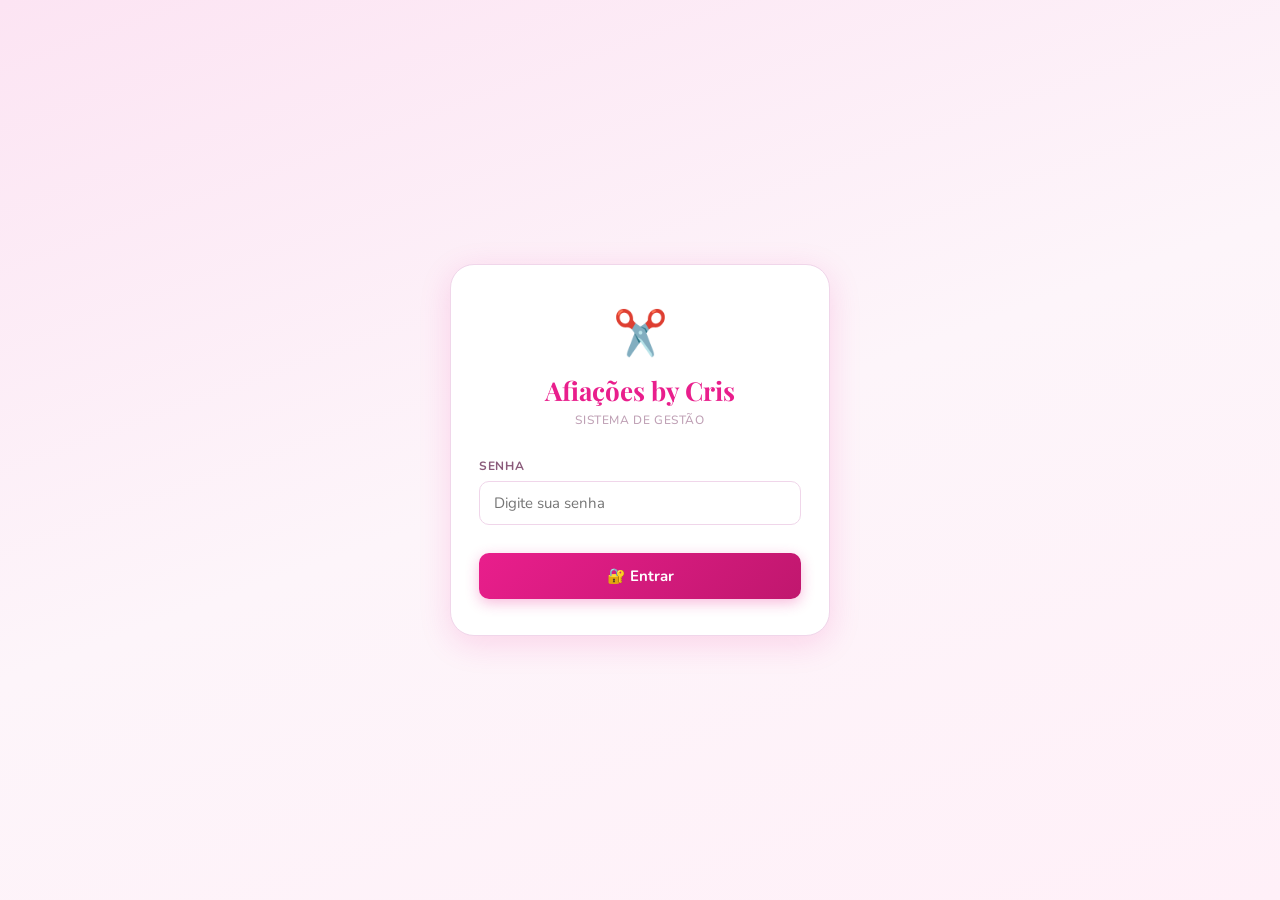
==== commit dd53a145: "Refactor chip selection and update initial quantities" ====
--- a/index.html
+++ b/index.html
@@ -4,6 +4,11 @@
 <meta charset="UTF-8">
 <meta name="viewport" content="width=device-width, initial-scale=1.0, maximum-scale=1.0, user-scalable=no">
 <title>Afiações by Cris</title>
+<link rel="manifest" id="pwa-manifest">
+<meta name="theme-color" content="#E91E8C">
+<meta name="apple-mobile-web-app-capable" content="yes">
+<meta name="apple-mobile-web-app-status-bar-style" content="default">
+<meta name="apple-mobile-web-app-title" content="Afiações by Cris">
 <link href="https://fonts.googleapis.com/css2?family=Playfair+Display:wght@600;700&family=Nunito:wght@400;500;600;700&display=swap" rel="stylesheet">
 <style>
 :root {
@@ -599,6 +604,41 @@
 .qty-label { font-size: 13px; font-weight: 600; flex: 1; }
 .qty-price { font-size: 12px; color: var(--text3); margin-right: 12px; }
 
+/* ── EDIT / DELETE ACTIONS ── */
+.item-actions { display: flex; gap: 6px; margin-top: 6px; justify-content: flex-end; }
+.btn-edit { font-size: 11px; font-weight: 700; font-family: 'Nunito', sans-serif; background: var(--blue-light); border: 1.5px solid #C5D9F5; border-radius: 20px; padding: 4px 10px; cursor: pointer; color: var(--blue); transition: all .15s; }
+.btn-del { font-size: 11px; font-weight: 700; font-family: 'Nunito', sans-serif; background: var(--red-light); border: 1.5px solid #F5C5C5; border-radius: 20px; padding: 4px 10px; cursor: pointer; color: var(--red); transition: all .15s; }
+
+/* ── PWA INSTALL BANNER ── */
+#pwa-banner {
+  display: none;
+  position: fixed;
+  bottom: 72px;
+  left: 12px;
+  right: 12px;
+  background: linear-gradient(135deg, var(--pink) 0%, var(--pink-dark) 100%);
+  color: white;
+  border-radius: 14px;
+  padding: 12px 14px;
+  z-index: 300;
+  box-shadow: var(--shadow-lg);
+  align-items: center;
+  gap: 10px;
+}
+#pwa-banner.show { display: flex; }
+#pwa-banner .pwa-text { flex: 1; font-size: 13px; font-weight: 600; line-height: 1.3; }
+#pwa-banner .pwa-text strong { display: block; font-size: 14px; }
+.btn-pwa-install { background: white; color: var(--pink-dark); border: none; border-radius: 10px; padding: 8px 14px; font-size: 13px; font-weight: 800; font-family: 'Nunito', sans-serif; cursor: pointer; white-space: nowrap; }
+.btn-pwa-close { background: rgba(255,255,255,0.2); border: none; border-radius: 8px; width: 28px; height: 28px; color: white; font-size: 16px; cursor: pointer; display: flex; align-items: center; justify-content: center; flex-shrink: 0; }
+
+/* ── CEP ROW ── */
+.cep-row { display: grid; grid-template-columns: 1fr auto; gap: 8px; align-items: flex-start; }
+.btn-cep { padding: 11px 14px; font-size: 13px; font-weight: 700; font-family: 'Nunito', sans-serif; background: var(--pink-light); color: var(--pink-dark); border: 1.5px solid var(--border); border-radius: var(--radius-sm); cursor: pointer; white-space: nowrap; height: 44px; display: flex; align-items: center; }
+
+/* ── MODAL BUTTONS ROW ── */
+.modal-btn-row { display: flex; gap: 8px; margin-top: 16px; }
+.modal-btn-row .btn { margin: 0; }
+
 /* pink gradient header card */
 .hero-card {
   background: linear-gradient(135deg, var(--pink) 0%, var(--pink-dark) 100%);
@@ -727,14 +767,15 @@
         <select id="s-cliente">
           <option value="">Selecione ou cadastre abaixo...</option>
         </select>
+        <button class="btn btn-secondary btn-sm" style="margin-top:8px;width:auto" onclick="irParaNovaCliente()">➕ Nova cliente</button>
       </div>
 
       <div class="field">
         <label>O que foi feito?</label>
         <div class="chip-group" id="tipo-chips">
-          <div class="chip active" data-tipo="afiac" onclick="selecionarTipo(this)">✂️ Afiação</div>
-          <div class="chip" data-tipo="molinha" onclick="selecionarTipo(this)">🔧 Molinha</div>
-          <div class="chip" data-tipo="venda" onclick="selecionarTipo(this)">🛍️ Venda alicate</div>
+          <div class="chip active" data-tipo="afiac" onclick="toggleTipo(this)">✂️ Afiação</div>
+          <div class="chip" data-tipo="molinha" onclick="toggleTipo(this)">🔧 Molinha</div>
+          <div class="chip" data-tipo="venda" onclick="toggleTipo(this)">🛍️ Venda alicate</div>
         </div>
       </div>
 
@@ -743,7 +784,7 @@
         <label>Quantidade de afiações</label>
         <div class="counter">
           <button class="counter-btn" onclick="ajustarQtd('afiac',-1)">−</button>
-          <div class="counter-val" id="qtd-afiac">1</div>
+          <div class="counter-val" id="qtd-afiac">0</div>
           <button class="counter-btn" onclick="ajustarQtd('afiac',1)">+</button>
         </div>
       </div>
@@ -753,7 +794,7 @@
         <label>Quantidade de molinhas</label>
         <div class="counter">
           <button class="counter-btn" onclick="ajustarQtd('molinha',-1)">−</button>
-          <div class="counter-val" id="qtd-molinha">1</div>
+          <div class="counter-val" id="qtd-molinha">0</div>
           <button class="counter-btn" onclick="ajustarQtd('molinha',1)">+</button>
         </div>
       </div>
@@ -774,6 +815,10 @@
             <div class="mc-name">775</div>
             <div class="mc-price">R$ 45</div>
           </div>
+          <div class="modelo-card" data-modelo="Mundial 772" data-preco="70" onclick="toggleModelo(this)">
+            <div class="mc-name">772</div>
+            <div class="mc-price">R$ 70</div>
+          </div>
         </div>
         <div id="qtds-modelo"></div>
       </div>
@@ -812,6 +857,7 @@
       <div class="field">
         <label>Cliente</label>
         <select id="e-cliente"><option value="">Selecione...</option></select>
+        <button class="btn btn-secondary btn-sm" style="margin-top:8px;width:auto" onclick="irParaNovaCliente()">➕ Nova cliente</button>
       </div>
       <div class="row-2">
         <div class="field">
@@ -821,8 +867,8 @@
             <option>Mundial 777</option>
             <option>Mundial 722</option>
             <option>Mundial 775</option>
+            <option>Mundial 772</option>
             <option>Mundial 522</option>
-            <option>Mundial 772</option>
             <option>Outro</option>
           </select>
         </div>
@@ -858,7 +904,40 @@
         <input type="tel" id="c-tel" placeholder="(31) 99999-0000">
       </div>
       <div class="field">
-        <label>Bairro / Referência</label>
+        <label>CEP <span id="cep-spinner" style="display:none;font-size:11px;color:var(--text3)">🔍 buscando...</span></label>
+        <input type="number" id="c-cep" placeholder="00000000" oninput="formatarCEP(this)" style="margin-bottom:0">
+      </div>
+      <div id="campos-endereco" style="display:none">
+        <div class="field">
+          <label>Logradouro <span style="font-size:10px;color:var(--text3);font-weight:400">(preenchido pelo CEP)</span></label>
+          <input type="text" id="c-rua" placeholder="Rua, Av..." readonly style="background:var(--pink-soft);color:var(--text2)">
+        </div>
+        <div class="row-2">
+          <div class="field">
+            <label>Bairro <span style="font-size:10px;color:var(--text3);font-weight:400">(CEP)</span></label>
+            <input type="text" id="c-bairro" placeholder="Bairro" readonly style="background:var(--pink-soft);color:var(--text2)">
+          </div>
+          <div class="field">
+            <label>Cidade / UF</label>
+            <input type="text" id="c-cidade-uf" placeholder="Cidade/UF" readonly style="background:var(--pink-soft);color:var(--text2)">
+            <input type="hidden" id="c-cidade"><input type="hidden" id="c-uf">
+          </div>
+        </div>
+        <div class="field">
+          <label>Número ✏️</label>
+          <input type="text" id="c-numero" placeholder="123">
+        </div>
+        <div class="field">
+          <label>Complemento ✏️</label>
+          <input type="text" id="c-complemento" placeholder="Apto, bloco, casa...">
+        </div>
+        <div class="field">
+          <label>Referência ✏️</label>
+          <input type="text" id="c-referencia" placeholder="Ex: ao lado do posto">
+        </div>
+      </div>
+      <div class="field">
+        <label>Bairro / Referência rápida (sem CEP)</label>
         <input type="text" id="c-local" placeholder="Ex: Iguaçu, do lado do posto">
       </div>
       <div class="field">
@@ -888,6 +967,7 @@
             <option>Mundial 777</option>
             <option>Mundial 722</option>
             <option>Mundial 775</option>
+            <option>Mundial 772</option>
           </select>
         </div>
         <div class="field">
@@ -910,6 +990,26 @@
     <div class="card">
       <div class="card-title">📋 Entradas registradas</div>
       <div id="lista-estoque"><div class="empty">Nenhum registro ainda</div></div>
+    </div>
+  </div>
+</div>
+
+<!-- MODAL EDITAR ESTOQUE -->
+<div class="modal-bg" id="modal-editar-estoque">
+  <div class="modal">
+    <div class="modal-handle"></div>
+    <div class="modal-header">
+      <div class="modal-title">📦 Ajuste manual de estoque</div>
+      <button class="modal-close" onclick="fecharModal('modal-editar-estoque')">✕</button>
+    </div>
+    <div style="background:var(--amber-light);border:1px solid #F5D87A;border-radius:8px;padding:10px 12px;font-size:12px;color:var(--amber);margin-bottom:14px">
+      ⚠️ Use apenas para corrigir erros. O ajuste registra uma entrada ou saída avulsa no histórico.
+    </div>
+    <div style="font-weight:700;font-size:15px;margin-bottom:12px" id="ee-nome-modelo"></div>
+    <div class="field"><label>Quantidade atual em estoque</label><input type="number" id="ee-qtd-atual" readonly style="background:var(--pink-soft);color:var(--text2)"></div>
+    <div class="field"><label>Nova quantidade correta</label><input type="number" id="ee-qtd-nova" min="0" placeholder="Ex: 5"></div>
+    <div class="modal-btn-row">
+      <button class="btn btn-primary" style="flex:1" onclick="salvarAjusteEstoque()">📦 Aplicar ajuste</button>
     </div>
   </div>
 </div>
@@ -926,16 +1026,71 @@
   </div>
 </div>
 
+<!-- MODAL EDITAR CLIENTE -->
+<div class="modal-bg" id="modal-editar-cliente">
+  <div class="modal">
+    <div class="modal-handle"></div>
+    <div class="modal-header">
+      <div class="modal-title">✏️ Editar cliente</div>
+      <button class="modal-close" onclick="fecharModal('modal-editar-cliente')">✕</button>
+    </div>
+    <div class="field"><label>Nome completo</label><input type="text" id="ec-nome" placeholder="Nome"></div>
+    <div class="field"><label>Telefone / WhatsApp</label><input type="tel" id="ec-tel" placeholder="(31) 99999-0000"></div>
+    <div class="field"><label>Bairro / Referência</label><input type="text" id="ec-local" placeholder="Ex: Iguaçu"></div>
+    <div class="field"><label>Observação</label><textarea id="ec-obs" placeholder="Informações úteis..."></textarea></div>
+    <div class="modal-btn-row">
+      <button class="btn btn-primary" style="flex:1" onclick="salvarEdicaoCliente()">💾 Salvar</button>
+      <button class="btn btn-danger" style="flex:1" onclick="excluirCliente()">🗑️ Excluir</button>
+    </div>
+  </div>
+</div>
+
+<!-- MODAL EDITAR SERVIÇO -->
+<div class="modal-bg" id="modal-editar-servico">
+  <div class="modal">
+    <div class="modal-handle"></div>
+    <div class="modal-header">
+      <div class="modal-title">✏️ Editar serviço</div>
+      <button class="modal-close" onclick="fecharModal('modal-editar-servico')">✕</button>
+    </div>
+    <div class="field"><label>Descrição</label><input type="text" id="es-descricao" placeholder="Descrição do serviço"></div>
+    <div class="field"><label>Valor (R$)</label><input type="number" id="es-valor" placeholder="0.00" step="0.50"></div>
+    <div class="field"><label>Pagamento</label>
+      <select id="es-pagamento">
+        <option>Pix</option><option>Dinheiro</option><option>Cartão crédito</option><option>Cartão débito</option><option>A receber</option>
+      </select>
+    </div>
+    <div class="field"><label>Status</label>
+      <select id="es-pago">
+        <option value="true">✅ Pago</option>
+        <option value="false">⏳ A receber</option>
+      </select>
+    </div>
+    <div class="field"><label>Observação</label><input type="text" id="es-obs" placeholder="Observação"></div>
+    <div class="modal-btn-row">
+      <button class="btn btn-primary" style="flex:1" onclick="salvarEdicaoServico()">💾 Salvar</button>
+      <button class="btn btn-danger" style="flex:1" onclick="excluirServico()">🗑️ Excluir</button>
+    </div>
+  </div>
+</div>
+
+<!-- PWA INSTALL BANNER -->
+<div id="pwa-banner">
+  <div class="pwa-text"><strong>📲 Instalar como app</strong>Acesse mais rápido no celular!</div>
+  <button class="btn-pwa-install" id="pwa-install-btn">Instalar</button>
+  <button class="btn-pwa-close" onclick="fecharPWABanner()">✕</button>
+</div>
+
 <div class="toast" id="toast"></div>
 
 <script>
 // ── PREÇOS ──
-const PRECOS = { afiac: 15, molinha: 5, 'Mundial 777': 45, 'Mundial 722': 60, 'Mundial 775': 45 };
-const MODELOS_VENDA = ['Mundial 777','Mundial 722','Mundial 775'];
+const PRECOS = { afiac: 15, molinha: 5, 'Mundial 777': 45, 'Mundial 722': 60, 'Mundial 775': 45, 'Mundial 772': 70 };
+const MODELOS_VENDA = ['Mundial 777','Mundial 722','Mundial 775','Mundial 772'];
 
 let CFG = {};
 let DATA = { clientes: [], servicos: [], emprestimos: [], estoque: [] };
-let tipoAtual = 'afiac';
+let tiposAtivos = { afiac: true, molinha: false, venda: false };
 let modelosSelecionados = {}; // { modelo: qtd }
 
 // ── CONFIG / LOGIN ──
@@ -1024,10 +1179,14 @@
   return { id:str(r.id||r.ID), nome:str(r.nome||r.Nome), tel:str(r.tel||r.Tel), local:str(r.local||r.Local), obs:str(r.obs||r.Obs), data:str(r.data||r.Data) };
 }
 function normalizeServico(r) {
-  return { id:str(r.id||r.ID), clienteNome:str(r.clienteNome||r.ClienteNome), tipo:str(r.tipo||r.Tipo), descricao:str(r.descricao||r.Descricao), valor:parseFloat(r.valor||r.Valor||0), pagamento:str(r.pagamento||r.Pagamento), pago:String(r.pago||r.Pago||'')!=='false'&&String(r.pago||r.Pago||'')!=='FALSE', data:str(r.data||r.Data), hora:str(r.hora||r.Hora), obs:str(r.obs||r.Obs) };
+  const pagoRaw = String(r.pago||r.Pago||'false').toLowerCase().trim();
+  const pago = pagoRaw === 'true';
+  return { id:str(r.id||r.ID), clienteNome:str(r.clienteNome||r.ClienteNome), tipo:str(r.tipo||r.Tipo), descricao:str(r.descricao||r.Descricao), valor:parseFloat(r.valor||r.Valor||0), pagamento:str(r.pagamento||r.Pagamento), pago, data:str(r.data||r.Data), hora:str(r.hora||r.Hora), obs:str(r.obs||r.Obs) };
 }
 function normalizeEmp(r) {
-  return { id:str(r.id||r.ID), clienteNome:str(r.clienteNome||r.ClienteNome), modelo:str(r.modelo||r.Modelo), qtd:parseInt(r.qtd||r.Qtd||1), obs:str(r.obs||r.Obs), data:str(r.data||r.Data), devolveu: String(r.devolveu||r.Devolveu||'false')==='true'||String(r.devolveu||r.Devolveu||'false')==='TRUE' };
+  const devRaw = r.devolveu !== undefined ? r.devolveu : (r.Devolveu !== undefined ? r.Devolveu : false);
+  const devolveu = devRaw === true || String(devRaw).toLowerCase() === 'true';
+  return { id:str(r.id||r.ID), clienteNome:str(r.clienteNome||r.ClienteNome), modelo:str(r.modelo||r.Modelo), qtd:parseInt(r.qtd||r.Qtd||1), obs:str(r.obs||r.Obs), data:str(r.data||r.Data), devolveu };
 }
 function normalizeEstoque(r) {
   return { id:str(r.id||r.ID), modelo:str(r.modelo||r.Modelo), qtd:parseInt(r.qtd||r.Qtd||0), custo:parseFloat(r.custo||r.Custo||0), data:str(r.data||r.Data) };
@@ -1039,23 +1198,30 @@
 function agora() { return new Date().toLocaleTimeString('pt-BR',{hour:'2-digit',minute:'2-digit'}); }
 function fmt(v) { return 'R$ '+v.toFixed(2).replace('.',','); }
 
-// ── TIPO CHIPS ──
-function selecionarTipo(el) {
-  document.querySelectorAll('#tipo-chips .chip').forEach(c=>c.classList.remove('active'));
-  el.classList.add('active');
-  tipoAtual = el.dataset.tipo;
-  document.getElementById('bloco-afiac').style.display = tipoAtual==='afiac'?'block':'none';
-  document.getElementById('bloco-molinha').style.display = tipoAtual==='molinha'?'block':'none';
-  document.getElementById('bloco-venda').style.display = tipoAtual==='venda'?'block':'none';
-  modelosSelecionados = {};
-  atualizarModeloQtds();
+// ── TIPO CHIPS (multi-seleção) ──
+let tiposAtivos = { afiac: true, molinha: false, venda: false };
+
+function toggleTipo(el) {
+  const tipo = el.dataset.tipo;
+  tiposAtivos[tipo] = !tiposAtivos[tipo];
+  el.classList.toggle('active', tiposAtivos[tipo]);
+  document.getElementById('bloco-'+tipo).style.display = tiposAtivos[tipo] ? 'block' : 'none';
+  if (!tiposAtivos[tipo] && tipo !== 'venda') {
+    qtds[tipo] = 0;
+    document.getElementById('qtd-'+tipo).textContent = '0';
+  }
+  if (!tiposAtivos[tipo] && tipo === 'venda') {
+    modelosSelecionados = {};
+    document.querySelectorAll('.modelo-card').forEach(c=>c.classList.remove('active'));
+    atualizarModeloQtds();
+  }
   calcularTotal();
 }
 
 // ── CONTADOR ──
-let qtds = { afiac: 1, molinha: 1 };
+let qtds = { afiac: 0, molinha: 0 };
 function ajustarQtd(tipo, delta) {
-  qtds[tipo] = Math.max(1, (qtds[tipo]||1) + delta);
+  qtds[tipo] = Math.max(0, (qtds[tipo]||0) + delta);
   document.getElementById('qtd-'+tipo).textContent = qtds[tipo];
   calcularTotal();
 }
@@ -1100,17 +1266,17 @@
   let rows = [];
   let total = 0;
 
-  if (tipoAtual === 'afiac') {
-    const q = qtds.afiac;
-    const v = q * PRECOS.afiac;
-    rows.push(`<div class="price-row"><span>${q}x Afiação</span><span>${fmt(v)}</span></div>`);
+  if (tiposAtivos.afiac && qtds.afiac > 0) {
+    const v = qtds.afiac * PRECOS.afiac;
+    rows.push(`<div class="price-row"><span>${qtds.afiac}x Afiação</span><span>${fmt(v)}</span></div>`);
     total += v;
-  } else if (tipoAtual === 'molinha') {
-    const q = qtds.molinha;
-    const v = q * PRECOS.molinha;
-    rows.push(`<div class="price-row"><span>${q}x Molinha</span><span>${fmt(v)}</span></div>`);
+  }
+  if (tiposAtivos.molinha && qtds.molinha > 0) {
+    const v = qtds.molinha * PRECOS.molinha;
+    rows.push(`<div class="price-row"><span>${qtds.molinha}x Molinha</span><span>${fmt(v)}</span></div>`);
     total += v;
-  } else if (tipoAtual === 'venda') {
+  }
+  if (tiposAtivos.venda) {
     Object.entries(modelosSelecionados).forEach(([m,q]) => {
       const v = q * PRECOS[m];
       rows.push(`<div class="price-row"><span>${q}x ${m}</span><span>${fmt(v)}</span></div>`);
@@ -1123,29 +1289,43 @@
 }
 
 function getServicoDescricao() {
-  if (tipoAtual==='afiac') return `${qtds.afiac}x Afiação`;
-  if (tipoAtual==='molinha') return `${qtds.molinha}x Molinha`;
-  if (tipoAtual==='venda') return Object.entries(modelosSelecionados).map(([m,q])=>`${q}x ${m}`).join(', ');
-  return '';
+  const partes = [];
+  if (tiposAtivos.afiac && qtds.afiac > 0) partes.push(`${qtds.afiac}x Afiação`);
+  if (tiposAtivos.molinha && qtds.molinha > 0) partes.push(`${qtds.molinha}x Molinha`);
+  if (tiposAtivos.venda) Object.entries(modelosSelecionados).forEach(([m,q])=>partes.push(`${q}x ${m}`));
+  return partes.join(', ');
 }
 
 function getServicoValor() {
-  if (tipoAtual==='afiac') return qtds.afiac * PRECOS.afiac;
-  if (tipoAtual==='molinha') return qtds.molinha * PRECOS.molinha;
-  if (tipoAtual==='venda') return Object.entries(modelosSelecionados).reduce((s,[m,q])=>s+q*PRECOS[m],0);
-  return 0;
+  let total = 0;
+  if (tiposAtivos.afiac) total += qtds.afiac * PRECOS.afiac;
+  if (tiposAtivos.molinha) total += qtds.molinha * PRECOS.molinha;
+  if (tiposAtivos.venda) total += Object.entries(modelosSelecionados).reduce((s,[m,q])=>s+q*PRECOS[m],0);
+  return total;
 }
 
 // ── ADD SERVIÇO ──
 async function addServico() {
   const cn = document.getElementById('s-cliente').value;
   if (!cn) return toast('Selecione a cliente','red');
-  if (tipoAtual==='venda' && !Object.keys(modelosSelecionados).length) return toast('Selecione ao menos um modelo','red');
+
   const descricao = getServicoDescricao();
+  if (!descricao) return toast('Selecione ao menos um serviço','red');
+  if (tiposAtivos.venda && Object.keys(modelosSelecionados).length === 0 &&
+      !tiposAtivos.afiac && !tiposAtivos.molinha) return toast('Selecione ao menos um modelo','red');
+
   const valor = getServicoValor();
   const pagamento = document.getElementById('s-pagamento').value;
+
+  // Define tipo principal para categorização
+  const tipos = [];
+  if (tiposAtivos.afiac && qtds.afiac > 0) tipos.push('afiac');
+  if (tiposAtivos.molinha && qtds.molinha > 0) tipos.push('molinha');
+  if (tiposAtivos.venda && Object.keys(modelosSelecionados).length > 0) tipos.push('venda');
+  const tipo = tipos.length === 1 ? tipos[0] : 'misto';
+
   const s = {
-    id: uid(), clienteNome: cn, tipo: tipoAtual,
+    id: uid(), clienteNome: cn, tipo,
     descricao, valor, pagamento,
     pago: pagamento !== 'A receber',
     data: hoje(), hora: agora(),
@@ -1153,8 +1333,8 @@
   };
   DATA.servicos.push(s);
 
-  // desconta estoque se for venda
-  if (tipoAtual==='venda') {
+  // desconta estoque se tiver venda
+  if (tiposAtivos.venda) {
     Object.entries(modelosSelecionados).forEach(([m,q])=>{
       const e = { id:uid(), modelo:m, qtd:-q, custo:0, data:hoje() };
       DATA.estoque.push(e);
@@ -1163,14 +1343,25 @@
   }
 
   renderAll();
+
+  // reset form
   document.getElementById('s-obs').value='';
-  qtds = {afiac:1,molinha:1};
-  document.getElementById('qtd-afiac').textContent='1';
-  document.getElementById('qtd-molinha').textContent='1';
+  qtds = {afiac:0, molinha:0};
+  document.getElementById('qtd-afiac').textContent='0';
+  document.getElementById('qtd-molinha').textContent='0';
   modelosSelecionados={};
   document.querySelectorAll('.modelo-card').forEach(c=>c.classList.remove('active'));
   atualizarModeloQtds();
+  // volta chips para estado inicial (só afiação ativa)
+  tiposAtivos = { afiac:true, molinha:false, venda:false };
+  document.querySelectorAll('#tipo-chips .chip').forEach(c=>{
+    c.classList.toggle('active', c.dataset.tipo==='afiac');
+  });
+  document.getElementById('bloco-afiac').style.display='block';
+  document.getElementById('bloco-molinha').style.display='none';
+  document.getElementById('bloco-venda').style.display='none';
   calcularTotal();
+
   toast('Serviço registrado! '+fmt(valor),'pink');
   await postData({ sheet:'Servicos', action:'append', headers:['id','clienteNome','tipo','descricao','valor','pagamento','pago','data','hora','obs'], row:[s.id,s.clienteNome,s.tipo,s.descricao,s.valor,s.pagamento,s.pago,s.data,s.hora,s.obs] });
 }
@@ -1209,10 +1400,29 @@
 async function addCliente() {
   const nome = document.getElementById('c-nome').value.trim();
   if (!nome) return toast('Informe o nome','red');
-  const c = { id:uid(), nome, tel:document.getElementById('c-tel').value.trim(), local:document.getElementById('c-local').value.trim(), obs:document.getElementById('c-obs').value.trim(), data:hoje() };
+  const rua = document.getElementById('c-rua').value.trim();
+  const numero = document.getElementById('c-numero').value.trim();
+  const bairro = document.getElementById('c-bairro').value.trim();
+  const cidade = document.getElementById('c-cidade').value.trim();
+  const uf = document.getElementById('c-uf').value.trim();
+  const complemento = document.getElementById('c-complemento').value.trim();
+  const referencia = document.getElementById('c-referencia').value.trim();
+  const cep = document.getElementById('c-cep').value.trim();
+  // Monta endereço completo se preenchido
+  let enderecoCompleto = '';
+  if (rua) {
+    enderecoCompleto = rua + (numero?' '+numero:'') + (complemento?' '+complemento:'') + (bairro?' - '+bairro:'') + (cidade?' - '+cidade:'') + (uf?' / '+uf:'');
+  }
+  const localRapido = document.getElementById('c-local').value.trim();
+  const local = enderecoCompleto || localRapido;
+  const obsExtra = [referencia, cep?'CEP: '+cep:''].filter(Boolean).join(' | ');
+  const obs = document.getElementById('c-obs').value.trim() + (obsExtra?' | '+obsExtra:'');
+
+  const c = { id:uid(), nome, tel:document.getElementById('c-tel').value.trim(), local, obs, data:hoje() };
   DATA.clientes.push(c);
   renderAll();
-  ['c-nome','c-tel','c-local','c-obs'].forEach(id=>document.getElementById(id).value='');
+  ['c-nome','c-tel','c-local','c-obs','c-cep','c-rua','c-numero','c-bairro','c-cidade','c-uf','c-complemento','c-referencia','c-cidade-uf'].forEach(id=>{ const el=document.getElementById(id); if(el) el.value=''; });
+  document.getElementById('campos-endereco').style.display='none';
   toast('Cliente salva! 💕','pink');
   await postData({ sheet:'Clientes', action:'append', headers:['id','nome','tel','local','obs','data'], row:[c.id,c.nome,c.tel,c.local,c.obs,c.data] });
 }
@@ -1299,6 +1509,10 @@
         <div class="item-sub">${s.descricao}</div>
         ${s.obs?`<div class="item-tiny">${s.obs}</div>`:''}
         <div class="item-tiny">${s.data} ${s.hora} · ${s.pagamento}</div>
+        <div class="item-actions">
+          <button class="btn-edit" onclick="abrirEdicaoServico('${s.id}')">✏️ editar</button>
+          <button class="btn-del" onclick="excluirServicoById('${s.id}')">🗑️ excluir</button>
+        </div>
       </div>
       <div class="item-right">
         <div class="item-value">${fmt(s.valor)}</div>
@@ -1311,7 +1525,7 @@
 
 function renderClientes(filtro) {
   const el = document.getElementById('lista-clientes');
-  let lista = DATA.clientes;
+  let lista = [...DATA.clientes].sort((a,b)=>a.nome.localeCompare(b.nome,'pt-BR'));
   if (filtro) lista = lista.filter(c=>c.nome.toLowerCase().includes(filtro.toLowerCase())||(c.local||'').toLowerCase().includes(filtro.toLowerCase()));
   if (!lista.length) { el.innerHTML='<div class="empty"><span class="empty-icon">👥</span>Nenhuma cliente encontrada</div>'; return; }
   el.innerHTML = lista.map(c=>{
@@ -1354,6 +1568,10 @@
     ${pendente>0?`<div class="detail-row"><span class="detail-key">⏳ Pendente</span><span style="font-weight:700;color:var(--amber)">${fmt(pendente)}</span></div>`:''}
     ${emprestimos.length?`<div class="detail-row"><span class="detail-key">📍 Emprést.</span><span>${emprestimos.map(e=>e.qtd+'x '+e.modelo).join(', ')}</span></div>`:''}
     ${servicos.length?`<div style="margin-top:14px"><div class="card-title">Últimos serviços</div>${servicos.slice(-4).reverse().map(s=>`<div class="detail-row"><span class="detail-key">${s.data}</span><span>${s.descricao} · <strong>${fmt(s.valor)}</strong> · <span class="badge ${s.pago?'b-pago':'b-pendente'}">${s.pago?'pago':'pendente'}</span></span></div>`).join('')}</div>`:''}
+    <div class="modal-btn-row" style="margin-top:18px">
+      <button class="btn btn-secondary" style="flex:1" onclick="fecharModal('modal-cliente');abrirEdicaoCliente('${c.id}')">✏️ Editar</button>
+      <button class="btn btn-danger" style="flex:1" onclick="fecharModal('modal-cliente');confirmarExcluirCliente('${c.id}')">🗑️ Excluir</button>
+    </div>
   `;
   document.getElementById('modal-cliente').classList.add('open');
 }
@@ -1383,9 +1601,10 @@
         <div class="stock-modelo">${m}</div>
         <div class="stock-sub">Entrou: ${entradas} · Vendido: ${saidas}</div>
       </div>
-      <div style="text-align:right">
+      <div style="text-align:right;display:flex;flex-direction:column;align-items:flex-end;gap:4px">
         <div class="stock-num ${cls}">${q}</div>
         <div style="font-size:11px;color:var(--text3)">em estoque</div>
+        <button class="btn-edit" onclick="abrirAjusteEstoque('${m}',${q})">✏️ ajustar</button>
       </div>
     </div>`;
   }).join('');
@@ -1440,6 +1659,249 @@
   fetchData();
 }
 
+
+// ── CEP ──
+let cepTimer = null;
+function formatarCEP(el) {
+  const v = el.value.replace(/\D/g,'');
+  clearTimeout(cepTimer);
+  if (v.length === 8) {
+    document.getElementById('cep-spinner').style.display = 'inline';
+    cepTimer = setTimeout(buscarCEP, 400);
+  } else {
+    document.getElementById('cep-spinner').style.display = 'none';
+    document.getElementById('campos-endereco').style.display = 'none';
+  }
+}
+
+async function buscarCEP() {
+  const cep = document.getElementById('c-cep').value.replace(/\D/g,'');
+  if (cep.length !== 8) return;
+  try {
+    const r = await fetch('https://viacep.com.br/ws/'+cep+'/json/');
+    const d = await r.json();
+    document.getElementById('cep-spinner').style.display = 'none';
+    if (d.erro) { toast('CEP não encontrado','red'); return; }
+    document.getElementById('c-rua').value = d.logradouro || '';
+    document.getElementById('c-bairro').value = d.bairro || '';
+    document.getElementById('c-cidade').value = d.localidade || '';
+    document.getElementById('c-uf').value = d.uf || '';
+    document.getElementById('c-cidade-uf').value = (d.localidade||'') + (d.uf?' / '+d.uf:'');
+    document.getElementById('campos-endereco').style.display = 'block';
+    document.getElementById('c-numero').focus();
+    toast('Endereço encontrado ✓','pink');
+  } catch(e) {
+    document.getElementById('cep-spinner').style.display = 'none';
+    toast('Erro ao buscar CEP','red');
+  }
+}
+
+// ── NAVEGAÇÃO RÁPIDA ──
+function irParaNovaCliente() {
+  showPage('clientes');
+  document.getElementById('c-nome').focus();
+  toast('Cadastre a nova cliente abaixo 💕','pink');
+}
+
+// ── EDITAR / EXCLUIR CLIENTE ──
+let clienteEditandoId = null;
+
+function abrirEdicaoCliente(id) {
+  const c = DATA.clientes.find(c=>c.id===id);
+  if (!c) return;
+  clienteEditandoId = id;
+  document.getElementById('ec-nome').value = c.nome;
+  document.getElementById('ec-tel').value = c.tel||'';
+  document.getElementById('ec-local').value = c.local||'';
+  document.getElementById('ec-obs').value = c.obs||'';
+  document.getElementById('modal-editar-cliente').classList.add('open');
+}
+
+async function salvarEdicaoCliente() {
+  const c = DATA.clientes.find(c=>c.id===clienteEditandoId);
+  if (!c) return;
+  const novoNome = document.getElementById('ec-nome').value.trim();
+  if (!novoNome) return toast('Nome obrigatório','red');
+  const nomeAntigo = c.nome;
+  c.nome = novoNome;
+  c.tel = document.getElementById('ec-tel').value.trim();
+  c.local = document.getElementById('ec-local').value.trim();
+  c.obs = document.getElementById('ec-obs').value.trim();
+  // atualizar referências ao nome nos serviços e empréstimos
+  if (nomeAntigo !== novoNome) {
+    DATA.servicos.forEach(s=>{ if(s.clienteNome===nomeAntigo) s.clienteNome=novoNome; });
+    DATA.emprestimos.forEach(e=>{ if(e.clienteNome===nomeAntigo) e.clienteNome=novoNome; });
+  }
+  fecharModal('modal-editar-cliente');
+  renderAll();
+  toast('Cliente atualizada ✓','pink');
+  await postData({ sheet:'Clientes', action:'update', id:clienteEditandoId, headers:['id','nome','tel','local','obs','data'], row:[c.id,c.nome,c.tel,c.local,c.obs,c.data] });
+}
+
+function confirmarExcluirCliente(id) {
+  clienteEditandoId = id;
+  excluirCliente();
+}
+
+async function excluirCliente() {
+  const c = DATA.clientes.find(c=>c.id===clienteEditandoId);
+  if (!c) return;
+  const temServicos = DATA.servicos.some(s=>s.clienteNome===c.nome);
+  if (temServicos) {
+    if (!confirm('Esta cliente tem serviços registrados. Deseja excluí-la mesmo assim?')) return;
+  } else {
+    if (!confirm('Excluir cliente "'+c.nome+'"?')) return;
+  }
+  DATA.clientes = DATA.clientes.filter(x=>x.id!==clienteEditandoId);
+  fecharModal('modal-editar-cliente');
+  renderAll();
+  toast('Cliente excluída','red');
+  await postData({ sheet:'Clientes', action:'delete', id:clienteEditandoId });
+}
+
+// ── EDITAR / EXCLUIR SERVIÇO ──
+let servicoEditandoId = null;
+
+function abrirEdicaoServico(id) {
+  const s = DATA.servicos.find(s=>s.id===id);
+  if (!s) return;
+  servicoEditandoId = id;
+  document.getElementById('es-descricao').value = s.descricao;
+  document.getElementById('es-valor').value = s.valor;
+  document.getElementById('es-pagamento').value = s.pagamento;
+  document.getElementById('es-pago').value = s.pago?'true':'false';
+  document.getElementById('es-obs').value = s.obs||'';
+  document.getElementById('modal-editar-servico').classList.add('open');
+}
+
+async function salvarEdicaoServico() {
+  const s = DATA.servicos.find(s=>s.id===servicoEditandoId);
+  if (!s) return;
+  s.descricao = document.getElementById('es-descricao').value.trim();
+  s.valor = parseFloat(document.getElementById('es-valor').value)||0;
+  s.pagamento = document.getElementById('es-pagamento').value;
+  s.pago = document.getElementById('es-pago').value === 'true';
+  s.obs = document.getElementById('es-obs').value.trim();
+  fecharModal('modal-editar-servico');
+  renderAll();
+  toast('Serviço atualizado ✓','pink');
+  await postData({ sheet:'Servicos', action:'update', id:servicoEditandoId, headers:['id','clienteNome','tipo','descricao','valor','pagamento','pago','data','hora','obs'], row:[s.id,s.clienteNome,s.tipo,s.descricao,s.valor,s.pagamento,s.pago,s.data,s.hora,s.obs] });
+}
+
+async function excluirServico() {
+  excluirServicoById(servicoEditandoId);
+  fecharModal('modal-editar-servico');
+}
+
+async function excluirServicoById(id) {
+  const s = DATA.servicos.find(s=>s.id===id);
+  if (!s) return;
+  if (!confirm('Excluir serviço de '+s.clienteNome+' ('+s.descricao+')?')) return;
+  // Se foi venda de alicate, estorna no estoque
+  if (s.tipo === 'venda') {
+    const partes = s.descricao.split(', ');
+    partes.forEach(parte=>{
+      const match = parte.match(/^(\d+)x (.+)$/);
+      if (match) {
+        const qtd = parseInt(match[1]);
+        const modelo = match[2].trim();
+        const estorno = { id:uid(), modelo, qtd:+qtd, custo:0, data:hoje() };
+        DATA.estoque.push(estorno);
+        postData({ sheet:'Estoque', action:'append', headers:['id','modelo','qtd','custo','data'], row:[estorno.id,estorno.modelo,estorno.qtd,estorno.custo,estorno.data] });
+      }
+    });
+    toast('Serviço excluído — estoque restaurado ✓','pink');
+  } else {
+    toast('Serviço excluído','red');
+  }
+  DATA.servicos = DATA.servicos.filter(x=>x.id!==id);
+  renderAll();
+  await postData({ sheet:'Servicos', action:'delete', id });
+}
+
+// ── PWA ──
+let deferredPrompt = null;
+
+function setupPWA() {
+  // Gera manifest dinamicamente
+  const manifest = {
+    name: 'Afiações by Cris',
+    short_name: 'AfiaCris',
+    description: 'Sistema de gestão de serviços',
+    start_url: './',
+    display: 'standalone',
+    background_color: '#FDF5FA',
+    theme_color: '#E91E8C',
+    icons: [
+      { src: 'data:image/svg+xml,<svg xmlns="http://www.w3.org/2000/svg" viewBox="0 0 192 192"><rect width="192" height="192" rx="32" fill="%23E91E8C"/><text x="96" y="130" font-size="110" text-anchor="middle">✂️</text></svg>', sizes: '192x192', type: 'image/svg+xml' },
+      { src: 'data:image/svg+xml,<svg xmlns="http://www.w3.org/2000/svg" viewBox="0 0 512 512"><rect width="512" height="512" rx="80" fill="%23E91E8C"/><text x="256" y="360" font-size="300" text-anchor="middle">✂️</text></svg>', sizes: '512x512', type: 'image/svg+xml' }
+    ]
+  };
+  const blob = new Blob([JSON.stringify(manifest)], {type:'application/json'});
+  const url = URL.createObjectURL(blob);
+  document.getElementById('pwa-manifest').setAttribute('href', url);
+
+  window.addEventListener('beforeinstallprompt', e => {
+    e.preventDefault();
+    deferredPrompt = e;
+    const banner = document.getElementById('pwa-banner');
+    if (!localStorage.getItem('pwa-dismissed')) banner.classList.add('show');
+  });
+
+  document.getElementById('pwa-install-btn').addEventListener('click', async () => {
+    if (deferredPrompt) {
+      deferredPrompt.prompt();
+      const { outcome } = await deferredPrompt.userChoice;
+      deferredPrompt = null;
+      fecharPWABanner();
+      if (outcome === 'accepted') toast('App instalado com sucesso! 📲','pink');
+    }
+  });
+
+  window.addEventListener('appinstalled', () => {
+    fecharPWABanner();
+    toast('App instalado! 🎉','pink');
+  });
+}
+
+function fecharPWABanner() {
+  document.getElementById('pwa-banner').classList.remove('show');
+  localStorage.setItem('pwa-dismissed','1');
+}
+
+// ── AJUSTE MANUAL DE ESTOQUE ──
+let estoqueModeloAjuste = null;
+
+function abrirAjusteEstoque(modelo, qtdAtual) {
+  estoqueModeloAjuste = modelo;
+  document.getElementById('ee-nome-modelo').textContent = modelo;
+  document.getElementById('ee-qtd-atual').value = qtdAtual;
+  document.getElementById('ee-qtd-nova').value = qtdAtual;
+  document.getElementById('modal-editar-estoque').classList.add('open');
+}
+
+async function salvarAjusteEstoque() {
+  if (!estoqueModeloAjuste) return;
+  const qtdAtual = parseInt(document.getElementById('ee-qtd-atual').value) || 0;
+  const qtdNova = parseInt(document.getElementById('ee-qtd-nova').value);
+  if (isNaN(qtdNova) || qtdNova < 0) return toast('Informe uma quantidade válida','red');
+  const diff = qtdNova - qtdAtual;
+  if (diff === 0) { fecharModal('modal-editar-estoque'); return toast('Sem alteração',''); }
+  const ajuste = { id:uid(), modelo:estoqueModeloAjuste, qtd:diff, custo:0, data:hoje() };
+  DATA.estoque.push(ajuste);
+  fecharModal('modal-editar-estoque');
+  renderAll();
+  const tipo = diff > 0 ? '+'+diff+' (entrada)' : diff+' (saída)';
+  toast('Estoque ajustado '+tipo,'pink');
+  await postData({ sheet:'Estoque', action:'append', headers:['id','modelo','qtd','custo','data'], row:[ajuste.id,ajuste.modelo,ajuste.qtd,ajuste.custo,ajuste.data] });
+}
+
+// Fecha modais ao clicar no fundo
+document.getElementById('modal-editar-estoque').addEventListener('click',function(e){ if(e.target===this) fecharModal('modal-editar-estoque'); });
+document.getElementById('modal-editar-servico').addEventListener('click',function(e){ if(e.target===this) fecharModal('modal-editar-servico'); });
+
+setupPWA();
+
 carregarConfig();
 
 if (!CFG.url) {
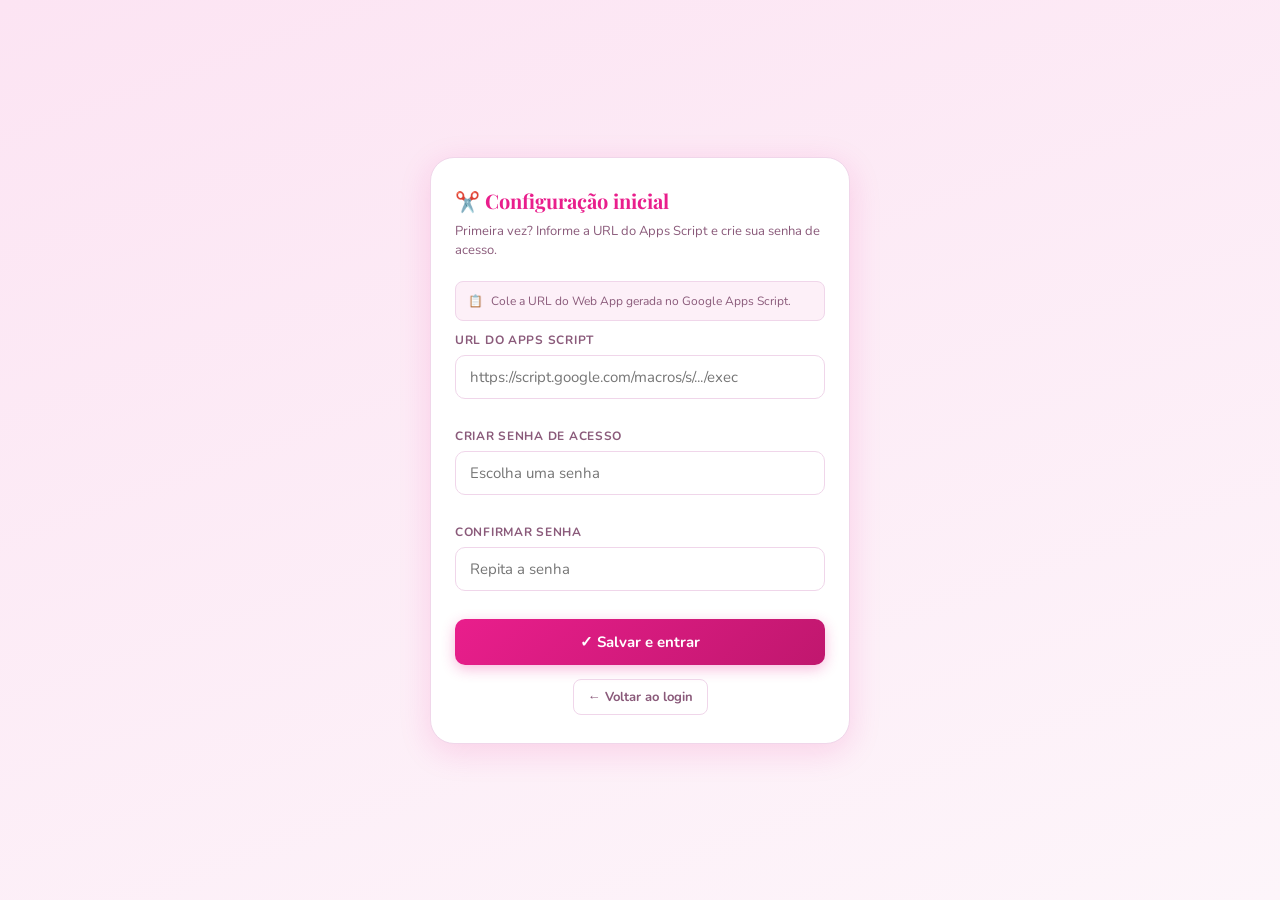
==== commit eb14f13f: "Remove 'let' declaration for tiposAtivos" ====
--- a/index.html
+++ b/index.html
@@ -905,7 +905,7 @@
       </div>
       <div class="field">
         <label>CEP <span id="cep-spinner" style="display:none;font-size:11px;color:var(--text3)">🔍 buscando...</span></label>
-        <input type="number" id="c-cep" placeholder="00000000" oninput="formatarCEP(this)" style="margin-bottom:0">
+        <input type="number" id="c-cep" placeholder="00000-000" maxlength="9" oninput="formatarCEP(this)" style="margin-bottom:0">
       </div>
       <div id="campos-endereco" style="display:none">
         <div class="field">
@@ -1199,7 +1199,6 @@
 function fmt(v) { return 'R$ '+v.toFixed(2).replace('.',','); }
 
 // ── TIPO CHIPS (multi-seleção) ──
-let tiposAtivos = { afiac: true, molinha: false, venda: false };
 
 function toggleTipo(el) {
   const tipo = el.dataset.tipo;
